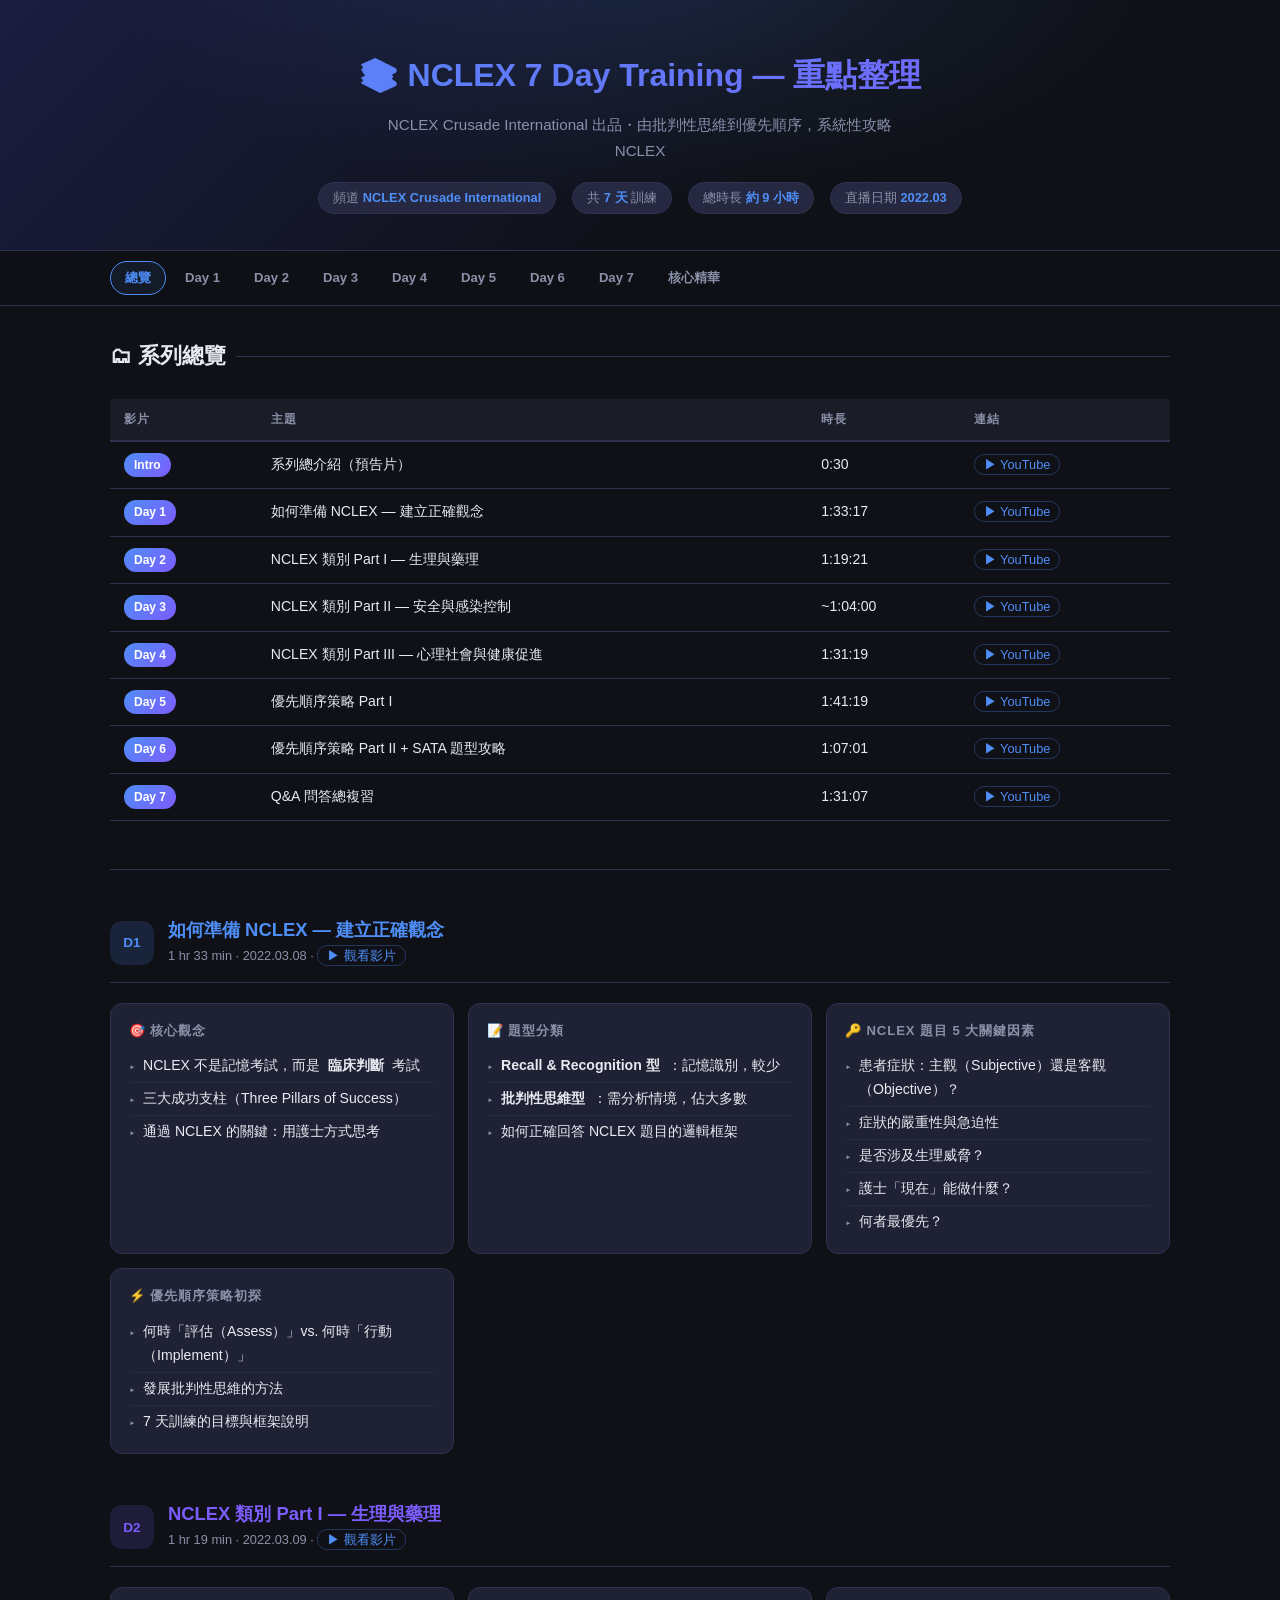
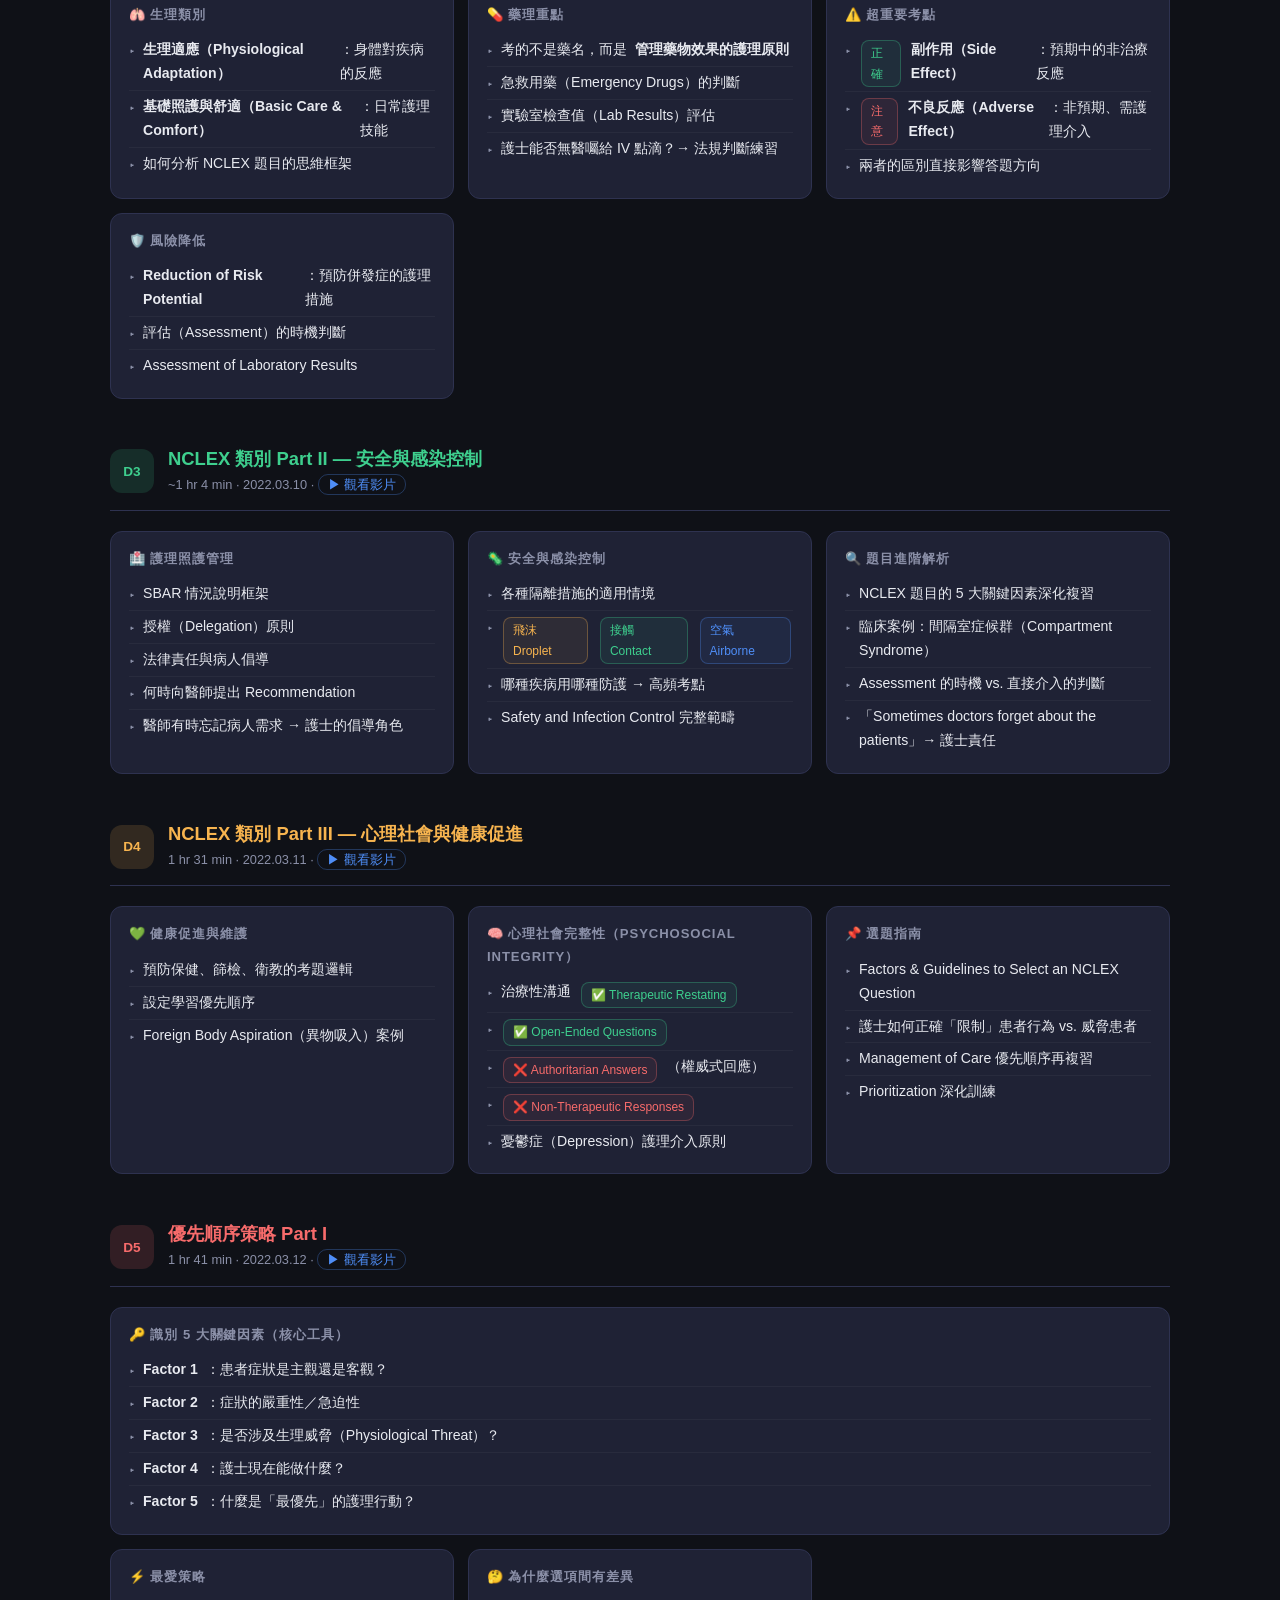
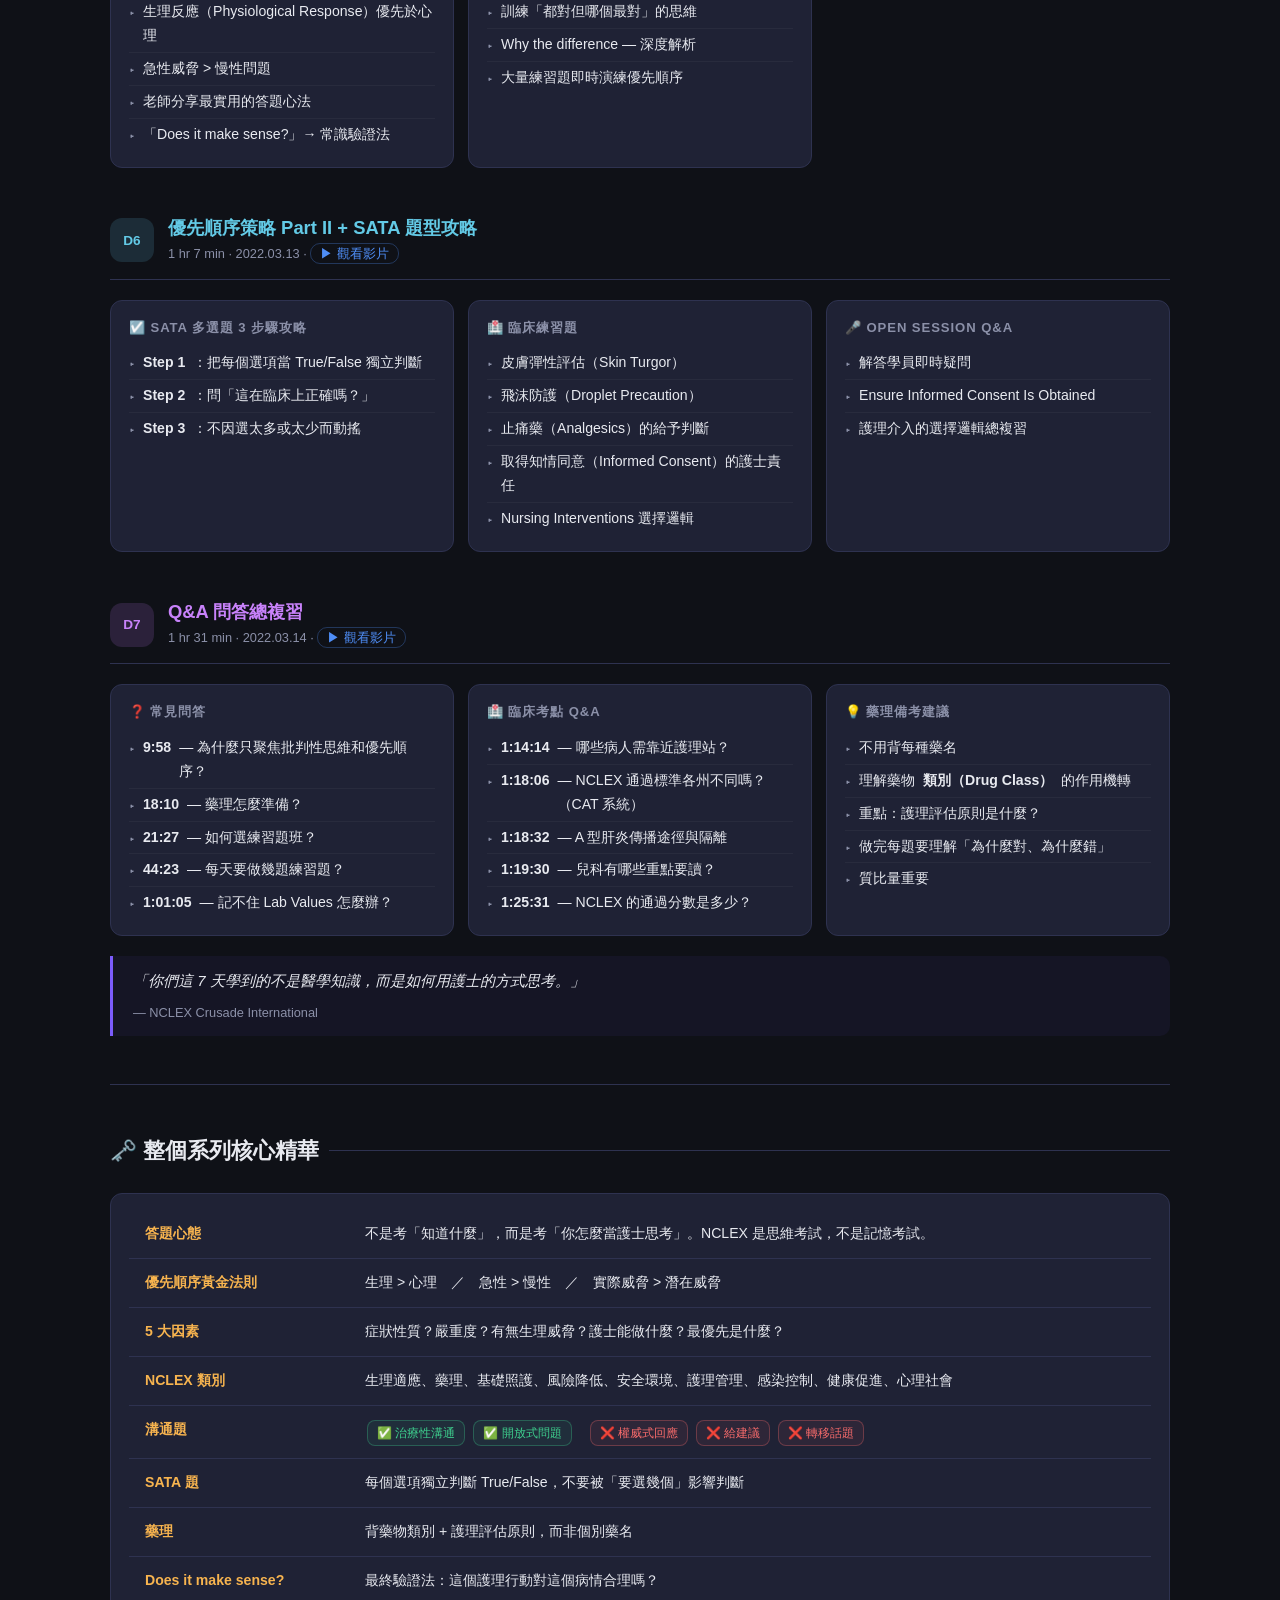
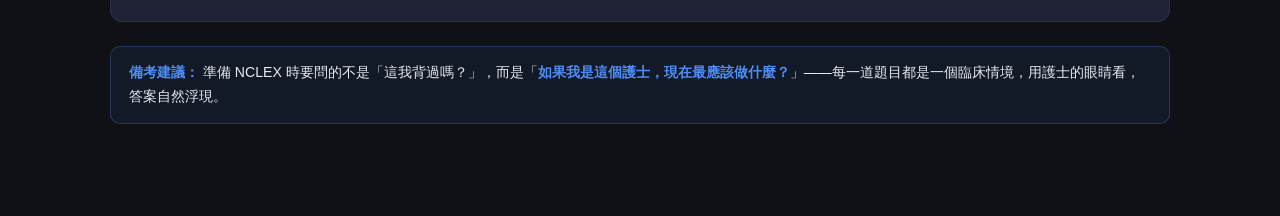
==== index.html @ 971765ab "rename index.html" ====
<!doctype html>
<html lang="zh-TW">
    <head>
        <meta charset="UTF-8" />
        <meta name="viewport" content="width=device-width, initial-scale=1.0" />
        <title>NCLEX 7 Day Training — 重點整理</title>
        <style>
            :root {
                --bg: #0f1117;
                --surface: #1a1d27;
                --card: #1f2235;
                --border: #2e3250;
                --accent1: #4f8ef7;
                --accent2: #7c5cfc;
                --accent3: #3ecf8e;
                --accent4: #f7b44f;
                --accent5: #f76b6b;
                --text: #e8eaf0;
                --muted: #8b90a8;
                --tag-bg: #252840;
            }

            * {
                box-sizing: border-box;
                margin: 0;
                padding: 0;
            }

            body {
                background: var(--bg);
                color: var(--text);
                font-family:
                    "Segoe UI",
                    -apple-system,
                    BlinkMacSystemFont,
                    sans-serif;
                font-size: 15px;
                line-height: 1.7;
                padding-bottom: 60px;
            }

            /* ── Header ── */
            .hero {
                background: linear-gradient(135deg, #1a1d40 0%, #0f1117 60%);
                border-bottom: 1px solid var(--border);
                padding: 48px 24px 36px;
                text-align: center;
                position: relative;
                overflow: hidden;
            }
            .hero::before {
                content: "";
                position: absolute;
                inset: 0;
                background: radial-gradient(
                    ellipse at 50% -20%,
                    rgba(79, 142, 247, 0.15) 0%,
                    transparent 60%
                );
                pointer-events: none;
            }
            .hero h1 {
                font-size: 2rem;
                font-weight: 800;
                background: linear-gradient(90deg, #4f8ef7, #7c5cfc);
                -webkit-background-clip: text;
                -webkit-text-fill-color: transparent;
                background-clip: text;
                margin-bottom: 10px;
            }
            .hero p {
                color: var(--muted);
                font-size: 0.95rem;
                max-width: 540px;
                margin: 0 auto 18px;
            }
            .hero-meta {
                display: inline-flex;
                gap: 16px;
                flex-wrap: wrap;
                justify-content: center;
            }
            .badge {
                background: var(--tag-bg);
                border: 1px solid var(--border);
                border-radius: 20px;
                padding: 4px 14px;
                font-size: 0.8rem;
                color: var(--muted);
            }
            .badge span {
                color: var(--accent1);
                font-weight: 600;
            }

            /* ── Nav tabs ── */
            .nav-wrap {
                position: sticky;
                top: 0;
                z-index: 100;
                background: rgba(15, 17, 23, 0.92);
                backdrop-filter: blur(12px);
                border-bottom: 1px solid var(--border);
            }
            .nav {
                display: flex;
                gap: 4px;
                overflow-x: auto;
                padding: 10px 20px;
                max-width: 1100px;
                margin: 0 auto;
                scrollbar-width: none;
            }
            .nav::-webkit-scrollbar {
                display: none;
            }
            .nav a {
                text-decoration: none;
                color: var(--muted);
                font-size: 0.82rem;
                font-weight: 600;
                padding: 5px 14px;
                border-radius: 20px;
                white-space: nowrap;
                transition: all 0.2s;
                border: 1px solid transparent;
            }
            .nav a:hover {
                color: var(--text);
                background: var(--surface);
            }
            .nav a.active {
                color: var(--accent1);
                border-color: var(--accent1);
                background: rgba(79, 142, 247, 0.08);
            }

            /* ── Layout ── */
            .container {
                max-width: 1100px;
                margin: 0 auto;
                padding: 32px 20px;
            }

            /* ── Summary Table ── */
            .summary-table {
                width: 100%;
                border-collapse: collapse;
                margin-bottom: 40px;
                font-size: 0.88rem;
            }
            .summary-table th {
                background: var(--surface);
                color: var(--muted);
                text-align: left;
                padding: 10px 14px;
                font-weight: 600;
                font-size: 0.78rem;
                text-transform: uppercase;
                letter-spacing: 0.06em;
                border-bottom: 2px solid var(--border);
            }
            .summary-table td {
                padding: 11px 14px;
                border-bottom: 1px solid var(--border);
                vertical-align: top;
            }
            .summary-table tr:hover td {
                background: rgba(255, 255, 255, 0.02);
            }
            .day-pill {
                display: inline-block;
                background: linear-gradient(135deg, #4f8ef7, #7c5cfc);
                color: #fff;
                font-weight: 700;
                font-size: 0.75rem;
                padding: 2px 10px;
                border-radius: 12px;
                white-space: nowrap;
            }
            .yt-link {
                color: var(--accent1);
                text-decoration: none;
                font-size: 0.8rem;
                border: 1px solid rgba(79, 142, 247, 0.3);
                padding: 2px 9px;
                border-radius: 10px;
                white-space: nowrap;
                transition: all 0.2s;
            }
            .yt-link:hover {
                background: rgba(79, 142, 247, 0.12);
            }

            /* ── Day cards ── */
            .day-section {
                margin-bottom: 48px;
                scroll-margin-top: 70px;
            }
            .day-header {
                display: flex;
                align-items: center;
                gap: 14px;
                margin-bottom: 20px;
                padding-bottom: 14px;
                border-bottom: 1px solid var(--border);
            }
            .day-icon {
                width: 44px;
                height: 44px;
                border-radius: 12px;
                display: flex;
                align-items: center;
                justify-content: center;
                font-weight: 800;
                font-size: 0.85rem;
                flex-shrink: 0;
            }
            .day-header-text h2 {
                font-size: 1.15rem;
                font-weight: 700;
                line-height: 1.3;
            }
            .day-header-text .meta {
                color: var(--muted);
                font-size: 0.8rem;
            }

            /* colour themes per day */
            .d0 .day-icon {
                background: rgba(139, 144, 168, 0.15);
                color: #8b90a8;
            }
            .d1 .day-icon {
                background: rgba(79, 142, 247, 0.15);
                color: #4f8ef7;
            }
            .d2 .day-icon {
                background: rgba(124, 92, 252, 0.15);
                color: #7c5cfc;
            }
            .d3 .day-icon {
                background: rgba(62, 207, 142, 0.15);
                color: #3ecf8e;
            }
            .d4 .day-icon {
                background: rgba(247, 180, 79, 0.15);
                color: #f7b44f;
            }
            .d5 .day-icon {
                background: rgba(247, 107, 107, 0.15);
                color: #f76b6b;
            }
            .d6 .day-icon {
                background: rgba(99, 202, 230, 0.15);
                color: #63cae6;
            }
            .d7 .day-icon {
                background: rgba(200, 130, 250, 0.15);
                color: #c882fa;
            }

            .d0 .day-header-text h2 {
                color: #8b90a8;
            }
            .d1 .day-header-text h2 {
                color: #4f8ef7;
            }
            .d2 .day-header-text h2 {
                color: #7c5cfc;
            }
            .d3 .day-header-text h2 {
                color: #3ecf8e;
            }
            .d4 .day-header-text h2 {
                color: #f7b44f;
            }
            .d5 .day-header-text h2 {
                color: #f76b6b;
            }
            .d6 .day-header-text h2 {
                color: #63cae6;
            }
            .d7 .day-header-text h2 {
                color: #c882fa;
            }

            .card-grid {
                display: grid;
                grid-template-columns: repeat(auto-fill, minmax(280px, 1fr));
                gap: 14px;
            }
            .card {
                background: var(--card);
                border: 1px solid var(--border);
                border-radius: 12px;
                padding: 16px 18px;
                transition:
                    border-color 0.2s,
                    transform 0.15s;
            }
            .card:hover {
                border-color: rgba(79, 142, 247, 0.4);
                transform: translateY(-2px);
            }
            .card-title {
                font-size: 0.82rem;
                font-weight: 700;
                color: var(--muted);
                text-transform: uppercase;
                letter-spacing: 0.07em;
                margin-bottom: 8px;
            }
            .card ul {
                list-style: none;
                padding: 0;
            }
            .card ul li {
                font-size: 0.88rem;
                padding: 4px 0;
                border-bottom: 1px solid rgba(255, 255, 255, 0.04);
                color: var(--text);
                display: flex;
                gap: 8px;
            }
            .card ul li:last-child {
                border-bottom: none;
            }
            .card ul li::before {
                content: "▸";
                color: var(--muted);
                font-size: 0.75rem;
                margin-top: 3px;
                flex-shrink: 0;
            }

            .card.wide {
                grid-column: 1 / -1;
            }

            .highlight-box {
                background: rgba(79, 142, 247, 0.07);
                border: 1px solid rgba(79, 142, 247, 0.25);
                border-radius: 10px;
                padding: 14px 18px;
                font-size: 0.88rem;
                margin-top: 14px;
            }
            .highlight-box strong {
                color: var(--accent1);
            }

            .tag {
                display: inline-block;
                background: var(--tag-bg);
                border: 1px solid var(--border);
                border-radius: 8px;
                padding: 2px 9px;
                font-size: 0.75rem;
                color: var(--muted);
                margin: 2px 2px 0;
            }
            .tag.green {
                color: #3ecf8e;
                border-color: rgba(62, 207, 142, 0.3);
                background: rgba(62, 207, 142, 0.07);
            }
            .tag.red {
                color: #f76b6b;
                border-color: rgba(247, 107, 107, 0.3);
                background: rgba(247, 107, 107, 0.07);
            }
            .tag.yellow {
                color: #f7b44f;
                border-color: rgba(247, 180, 79, 0.3);
                background: rgba(247, 180, 79, 0.07);
            }
            .tag.purple {
                color: #7c5cfc;
                border-color: rgba(124, 92, 252, 0.3);
                background: rgba(124, 92, 252, 0.07);
            }
            .tag.blue {
                color: #4f8ef7;
                border-color: rgba(79, 142, 247, 0.3);
                background: rgba(79, 142, 247, 0.07);
            }

            /* ── Key principles table ── */
            .principles {
                width: 100%;
                border-collapse: collapse;
                font-size: 0.88rem;
            }
            .principles td {
                padding: 12px 16px;
                border-bottom: 1px solid var(--border);
                vertical-align: top;
            }
            .principles td:first-child {
                font-weight: 700;
                color: var(--accent4);
                white-space: nowrap;
                width: 220px;
            }
            .principles tr:last-child td {
                border-bottom: none;
            }

            /* ── Quote ── */
            blockquote {
                border-left: 3px solid var(--accent2);
                padding: 12px 20px;
                background: rgba(124, 92, 252, 0.06);
                border-radius: 0 10px 10px 0;
                margin: 20px 0;
                font-style: italic;
                color: var(--text);
            }
            blockquote cite {
                display: block;
                font-size: 0.8rem;
                color: var(--muted);
                font-style: normal;
                margin-top: 8px;
            }

            /* ── Section heading ── */
            .section-heading {
                font-size: 1.35rem;
                font-weight: 800;
                margin-bottom: 24px;
                display: flex;
                align-items: center;
                gap: 10px;
            }
            .section-heading::after {
                content: "";
                flex: 1;
                height: 1px;
                background: var(--border);
            }

            hr.divider {
                border: none;
                border-top: 1px solid var(--border);
                margin: 48px 0;
            }

            /* ── Responsive ── */
            @media (max-width: 640px) {
                .hero h1 {
                    font-size: 1.5rem;
                }
                .card-grid {
                    grid-template-columns: 1fr;
                }
                .principles td:first-child {
                    width: auto;
                }
            }
        </style>
    </head>
    <body>
        <!-- ═══════════════ HERO ═══════════════ -->
        <div class="hero">
            <h1>📚 NCLEX 7 Day Training — 重點整理</h1>
            <p>
                NCLEX Crusade International
                出品・由批判性思維到優先順序，系統性攻略 NCLEX
            </p>
            <div class="hero-meta">
                <span class="badge"
                    >頻道 <span>NCLEX Crusade International</span></span
                >
                <span class="badge">共 <span>7 天</span> 訓練</span>
                <span class="badge">總時長 <span>約 9 小時</span></span>
                <span class="badge">直播日期 <span>2022.03</span></span>
            </div>
        </div>

        <!-- ═══════════════ NAV ═══════════════ -->
        <div class="nav-wrap">
            <nav class="nav">
                <a href="#overview" class="active">總覽</a>
                <a href="#day1">Day 1</a>
                <a href="#day2">Day 2</a>
                <a href="#day3">Day 3</a>
                <a href="#day4">Day 4</a>
                <a href="#day5">Day 5</a>
                <a href="#day6">Day 6</a>
                <a href="#day7">Day 7</a>
                <a href="#core">核心精華</a>
            </nav>
        </div>

        <div class="container">
            <!-- ═══════════════ OVERVIEW ═══════════════ -->
            <section id="overview">
                <h2 class="section-heading">🗂 系列總覽</h2>
                <table class="summary-table">
                    <thead>
                        <tr>
                            <th>影片</th>
                            <th>主題</th>
                            <th>時長</th>
                            <th>連結</th>
                        </tr>
                    </thead>
                    <tbody>
                        <tr>
                            <td><span class="day-pill">Intro</span></td>
                            <td>系列總介紹（預告片）</td>
                            <td>0:30</td>
                            <td>
                                <a
                                    class="yt-link"
                                    href="https://www.youtube.com/watch?v=PU1SjIpnBzw"
                                    target="_blank"
                                    >▶ YouTube</a
                                >
                            </td>
                        </tr>
                        <tr>
                            <td><span class="day-pill">Day 1</span></td>
                            <td>如何準備 NCLEX —&nbsp;建立正確觀念</td>
                            <td>1:33:17</td>
                            <td>
                                <a
                                    class="yt-link"
                                    href="https://www.youtube.com/watch?v=ljKgQaBW0io"
                                    target="_blank"
                                    >▶ YouTube</a
                                >
                            </td>
                        </tr>
                        <tr>
                            <td><span class="day-pill">Day 2</span></td>
                            <td>NCLEX 類別 Part I — 生理與藥理</td>
                            <td>1:19:21</td>
                            <td>
                                <a
                                    class="yt-link"
                                    href="https://www.youtube.com/watch?v=BGe7O80hQaM"
                                    target="_blank"
                                    >▶ YouTube</a
                                >
                            </td>
                        </tr>
                        <tr>
                            <td><span class="day-pill">Day 3</span></td>
                            <td>NCLEX 類別 Part II — 安全與感染控制</td>
                            <td>~1:04:00</td>
                            <td>
                                <a
                                    class="yt-link"
                                    href="https://www.youtube.com/watch?v=iJgpKjJBdq8"
                                    target="_blank"
                                    >▶ YouTube</a
                                >
                            </td>
                        </tr>
                        <tr>
                            <td><span class="day-pill">Day 4</span></td>
                            <td>NCLEX 類別 Part III — 心理社會與健康促進</td>
                            <td>1:31:19</td>
                            <td>
                                <a
                                    class="yt-link"
                                    href="https://www.youtube.com/watch?v=mVogiizpHfA"
                                    target="_blank"
                                    >▶ YouTube</a
                                >
                            </td>
                        </tr>
                        <tr>
                            <td><span class="day-pill">Day 5</span></td>
                            <td>優先順序策略 Part I</td>
                            <td>1:41:19</td>
                            <td>
                                <a
                                    class="yt-link"
                                    href="https://www.youtube.com/watch?v=MSy1OfpA_1E"
                                    target="_blank"
                                    >▶ YouTube</a
                                >
                            </td>
                        </tr>
                        <tr>
                            <td><span class="day-pill">Day 6</span></td>
                            <td>優先順序策略 Part II + SATA 題型攻略</td>
                            <td>1:07:01</td>
                            <td>
                                <a
                                    class="yt-link"
                                    href="https://www.youtube.com/watch?v=ufbetZDo-gI"
                                    target="_blank"
                                    >▶ YouTube</a
                                >
                            </td>
                        </tr>
                        <tr>
                            <td><span class="day-pill">Day 7</span></td>
                            <td>Q&amp;A 問答總複習</td>
                            <td>1:31:07</td>
                            <td>
                                <a
                                    class="yt-link"
                                    href="https://www.youtube.com/watch?v=uMfjJYe-5y0"
                                    target="_blank"
                                    >▶ YouTube</a
                                >
                            </td>
                        </tr>
                    </tbody>
                </table>
            </section>

            <hr class="divider" />

            <!-- ═══════════════ DAY 1 ═══════════════ -->
            <section id="day1" class="day-section d1">
                <div class="day-header">
                    <div class="day-icon">D1</div>
                    <div class="day-header-text">
                        <h2>如何準備 NCLEX — 建立正確觀念</h2>
                        <span class="meta"
                            >1 hr 33 min · 2022.03.08 ·
                            <a
                                class="yt-link"
                                href="https://www.youtube.com/watch?v=ljKgQaBW0io"
                                target="_blank"
                                >▶ 觀看影片</a
                            ></span
                        >
                    </div>
                </div>
                <div class="card-grid">
                    <div class="card">
                        <div class="card-title">🎯 核心觀念</div>
                        <ul>
                            <li>
                                NCLEX
                                不是記憶考試，而是<strong>臨床判斷</strong>考試
                            </li>
                            <li>三大成功支柱（Three Pillars of Success）</li>
                            <li>通過 NCLEX 的關鍵：用護士方式思考</li>
                        </ul>
                    </div>
                    <div class="card">
                        <div class="card-title">📝 題型分類</div>
                        <ul>
                            <li>
                                <strong>Recall &amp; Recognition 型</strong
                                >：記憶識別，較少
                            </li>
                            <li>
                                <strong>批判性思維型</strong
                                >：需分析情境，佔大多數
                            </li>
                            <li>如何正確回答 NCLEX 題目的邏輯框架</li>
                        </ul>
                    </div>
                    <div class="card">
                        <div class="card-title">🔑 NCLEX 題目 5 大關鍵因素</div>
                        <ul>
                            <li>
                                患者症狀：主觀（Subjective）還是客觀（Objective）？
                            </li>
                            <li>症狀的嚴重性與急迫性</li>
                            <li>是否涉及生理威脅？</li>
                            <li>護士「現在」能做什麼？</li>
                            <li>何者最優先？</li>
                        </ul>
                    </div>
                    <div class="card">
                        <div class="card-title">⚡ 優先順序策略初探</div>
                        <ul>
                            <li>
                                何時「評估（Assess）」vs.
                                何時「行動（Implement）」
                            </li>
                            <li>發展批判性思維的方法</li>
                            <li>7 天訓練的目標與框架說明</li>
                        </ul>
                    </div>
                </div>
            </section>

            <!-- ═══════════════ DAY 2 ═══════════════ -->
            <section id="day2" class="day-section d2">
                <div class="day-header">
                    <div class="day-icon">D2</div>
                    <div class="day-header-text">
                        <h2>NCLEX 類別 Part I — 生理與藥理</h2>
                        <span class="meta"
                            >1 hr 19 min · 2022.03.09 ·
                            <a
                                class="yt-link"
                                href="https://www.youtube.com/watch?v=BGe7O80hQaM"
                                target="_blank"
                                >▶ 觀看影片</a
                            ></span
                        >
                    </div>
                </div>
                <div class="card-grid">
                    <div class="card">
                        <div class="card-title">🫁 生理類別</div>
                        <ul>
                            <li>
                                <strong
                                    >生理適應（Physiological
                                    Adaptation）</strong
                                >：身體對疾病的反應
                            </li>
                            <li>
                                <strong
                                    >基礎照護與舒適（Basic Care &amp;
                                    Comfort）</strong
                                >：日常護理技能
                            </li>
                            <li>如何分析 NCLEX 題目的思維框架</li>
                        </ul>
                    </div>
                    <div class="card">
                        <div class="card-title">💊 藥理重點</div>
                        <ul>
                            <li>
                                考的不是藥名，而是<strong
                                    >管理藥物效果的護理原則</strong
                                >
                            </li>
                            <li>急救用藥（Emergency Drugs）的判斷</li>
                            <li>實驗室檢查值（Lab Results）評估</li>
                            <li>護士能否無醫囑給 IV 點滴？→ 法規判斷練習</li>
                        </ul>
                    </div>
                    <div class="card">
                        <div class="card-title">⚠️ 超重要考點</div>
                        <ul>
                            <li>
                                <span class="tag green">正確</span>
                                <strong>副作用（Side Effect）</strong
                                >：預期中的非治療反應
                            </li>
                            <li>
                                <span class="tag red">注意</span>
                                <strong>不良反應（Adverse Effect）</strong
                                >：非預期、需護理介入
                            </li>
                            <li>兩者的區別直接影響答題方向</li>
                        </ul>
                    </div>
                    <div class="card">
                        <div class="card-title">🛡️ 風險降低</div>
                        <ul>
                            <li>
                                <strong>Reduction of Risk Potential</strong
                                >：預防併發症的護理措施
                            </li>
                            <li>評估（Assessment）的時機判斷</li>
                            <li>Assessment of Laboratory Results</li>
                        </ul>
                    </div>
                </div>
            </section>

            <!-- ═══════════════ DAY 3 ═══════════════ -->
            <section id="day3" class="day-section d3">
                <div class="day-header">
                    <div class="day-icon">D3</div>
                    <div class="day-header-text">
                        <h2>NCLEX 類別 Part II — 安全與感染控制</h2>
                        <span class="meta"
                            >~1 hr 4 min · 2022.03.10 ·
                            <a
                                class="yt-link"
                                href="https://www.youtube.com/watch?v=iJgpKjJBdq8"
                                target="_blank"
                                >▶ 觀看影片</a
                            ></span
                        >
                    </div>
                </div>
                <div class="card-grid">
                    <div class="card">
                        <div class="card-title">🏥 護理照護管理</div>
                        <ul>
                            <li>SBAR 情況說明框架</li>
                            <li>授權（Delegation）原則</li>
                            <li>法律責任與病人倡導</li>
                            <li>何時向醫師提出 Recommendation</li>
                            <li>醫師有時忘記病人需求 → 護士的倡導角色</li>
                        </ul>
                    </div>
                    <div class="card">
                        <div class="card-title">🦠 安全與感染控制</div>
                        <ul>
                            <li>各種隔離措施的適用情境</li>
                            <li>
                                <span class="tag yellow">飛沫 Droplet</span>
                                <span class="tag green">接觸 Contact</span>
                                <span class="tag blue">空氣 Airborne</span>
                            </li>
                            <li>哪種疾病用哪種防護 → 高頻考點</li>
                            <li>Safety and Infection Control 完整範疇</li>
                        </ul>
                    </div>
                    <div class="card">
                        <div class="card-title">🔍 題目進階解析</div>
                        <ul>
                            <li>NCLEX 題目的 5 大關鍵因素深化複習</li>
                            <li>
                                臨床案例：間隔室症候群（Compartment Syndrome）
                            </li>
                            <li>Assessment 的時機 vs. 直接介入的判斷</li>
                            <li>
                                「Sometimes doctors forget about the patients」→
                                護士責任
                            </li>
                        </ul>
                    </div>
                </div>
            </section>

            <!-- ═══════════════ DAY 4 ═══════════════ -->
            <section id="day4" class="day-section d4">
                <div class="day-header">
                    <div class="day-icon">D4</div>
                    <div class="day-header-text">
                        <h2>NCLEX 類別 Part III — 心理社會與健康促進</h2>
                        <span class="meta"
                            >1 hr 31 min · 2022.03.11 ·
                            <a
                                class="yt-link"
                                href="https://www.youtube.com/watch?v=mVogiizpHfA"
                                target="_blank"
                                >▶ 觀看影片</a
                            ></span
                        >
                    </div>
                </div>
                <div class="card-grid">
                    <div class="card">
                        <div class="card-title">💚 健康促進與維護</div>
                        <ul>
                            <li>預防保健、篩檢、衛教的考題邏輯</li>
                            <li>設定學習優先順序</li>
                            <li>Foreign Body Aspiration（異物吸入）案例</li>
                        </ul>
                    </div>
                    <div class="card">
                        <div class="card-title">
                            🧠 心理社會完整性（Psychosocial Integrity）
                        </div>
                        <ul>
                            <li>
                                治療性溝通
                                <span class="tag green"
                                    >✅ Therapeutic Restating</span
                                >
                            </li>
                            <li>
                                <span class="tag green"
                                    >✅ Open-Ended Questions</span
                                >
                            </li>
                            <li>
                                <span class="tag red"
                                    >❌ Authoritarian Answers</span
                                >（權威式回應）
                            </li>
                            <li>
                                <span class="tag red"
                                    >❌ Non-Therapeutic Responses</span
                                >
                            </li>
                            <li>憂鬱症（Depression）護理介入原則</li>
                        </ul>
                    </div>
                    <div class="card">
                        <div class="card-title">📌 選題指南</div>
                        <ul>
                            <li>
                                Factors &amp; Guidelines to Select an NCLEX
                                Question
                            </li>
                            <li>護士如何正確「限制」患者行為 vs. 威脅患者</li>
                            <li>Management of Care 優先順序再複習</li>
                            <li>Prioritization 深化訓練</li>
                        </ul>
                    </div>
                </div>
            </section>

            <!-- ═══════════════ DAY 5 ═══════════════ -->
            <section id="day5" class="day-section d5">
                <div class="day-header">
                    <div class="day-icon">D5</div>
                    <div class="day-header-text">
                        <h2>優先順序策略 Part I</h2>
                        <span class="meta"
                            >1 hr 41 min · 2022.03.12 ·
                            <a
                                class="yt-link"
                                href="https://www.youtube.com/watch?v=MSy1OfpA_1E"
                                target="_blank"
                                >▶ 觀看影片</a
                            ></span
                        >
                    </div>
                </div>
                <div class="card-grid">
                    <div class="card wide">
                        <div class="card-title">
                            🔑 識別 5 大關鍵因素（核心工具）
                        </div>
                        <ul>
                            <li>
                                <strong>Factor 1</strong
                                >：患者症狀是主觀還是客觀？
                            </li>
                            <li>
                                <strong>Factor 2</strong>：症狀的嚴重性／急迫性
                            </li>
                            <li>
                                <strong>Factor 3</strong
                                >：是否涉及生理威脅（Physiological Threat）？
                            </li>
                            <li>
                                <strong>Factor 4</strong>：護士現在能做什麼？
                            </li>
                            <li>
                                <strong>Factor 5</strong
                                >：什麼是「最優先」的護理行動？
                            </li>
                        </ul>
                    </div>
                    <div class="card">
                        <div class="card-title">⚡ 最愛策略</div>
                        <ul>
                            <li>
                                生理反應（Physiological Response）優先於心理
                            </li>
                            <li>急性威脅 &gt; 慢性問題</li>
                            <li>老師分享最實用的答題心法</li>
                            <li>「Does it make sense?」→ 常識驗證法</li>
                        </ul>
                    </div>
                    <div class="card">
                        <div class="card-title">🤔 為什麼選項間有差異</div>
                        <ul>
                            <li>訓練「都對但哪個最對」的思維</li>
                            <li>Why the difference — 深度解析</li>
                            <li>大量練習題即時演練優先順序</li>
                        </ul>
                    </div>
                </div>
            </section>

            <!-- ═══════════════ DAY 6 ═══════════════ -->
            <section id="day6" class="day-section d6">
                <div class="day-header">
                    <div class="day-icon">D6</div>
                    <div class="day-header-text">
                        <h2>優先順序策略 Part II + SATA 題型攻略</h2>
                        <span class="meta"
                            >1 hr 7 min · 2022.03.13 ·
                            <a
                                class="yt-link"
                                href="https://www.youtube.com/watch?v=ufbetZDo-gI"
                                target="_blank"
                                >▶ 觀看影片</a
                            ></span
                        >
                    </div>
                </div>
                <div class="card-grid">
                    <div class="card">
                        <div class="card-title">☑️ SATA 多選題 3 步驟攻略</div>
                        <ul>
                            <li>
                                <strong>Step 1</strong>：把每個選項當 True/False
                                獨立判斷
                            </li>
                            <li>
                                <strong>Step 2</strong
                                >：問「這在臨床上正確嗎？」
                            </li>
                            <li>
                                <strong>Step 3</strong>：不因選太多或太少而動搖
                            </li>
                        </ul>
                    </div>
                    <div class="card">
                        <div class="card-title">🏥 臨床練習題</div>
                        <ul>
                            <li>皮膚彈性評估（Skin Turgor）</li>
                            <li>飛沫防護（Droplet Precaution）</li>
                            <li>止痛藥（Analgesics）的給予判斷</li>
                            <li>取得知情同意（Informed Consent）的護士責任</li>
                            <li>Nursing Interventions 選擇邏輯</li>
                        </ul>
                    </div>
                    <div class="card">
                        <div class="card-title">🎤 Open Session Q&amp;A</div>
                        <ul>
                            <li>解答學員即時疑問</li>
                            <li>Ensure Informed Consent Is Obtained</li>
                            <li>護理介入的選擇邏輯總複習</li>
                        </ul>
                    </div>
                </div>
            </section>

            <!-- ═══════════════ DAY 7 ═══════════════ -->
            <section id="day7" class="day-section d7">
                <div class="day-header">
                    <div class="day-icon">D7</div>
                    <div class="day-header-text">
                        <h2>Q&amp;A 問答總複習</h2>
                        <span class="meta"
                            >1 hr 31 min · 2022.03.14 ·
                            <a
                                class="yt-link"
                                href="https://www.youtube.com/watch?v=uMfjJYe-5y0"
                                target="_blank"
                                >▶ 觀看影片</a
                            ></span
                        >
                    </div>
                </div>
                <div class="card-grid">
                    <div class="card">
                        <div class="card-title">❓ 常見問答</div>
                        <ul>
                            <li>
                                <strong>9:58</strong> —
                                為什麼只聚焦批判性思維和優先順序？
                            </li>
                            <li><strong>18:10</strong> — 藥理怎麼準備？</li>
                            <li><strong>21:27</strong> — 如何選練習題班？</li>
                            <li>
                                <strong>44:23</strong> — 每天要做幾題練習題？
                            </li>
                            <li>
                                <strong>1:01:05</strong> — 記不住 Lab Values
                                怎麼辦？
                            </li>
                        </ul>
                    </div>
                    <div class="card">
                        <div class="card-title">🏥 臨床考點 Q&amp;A</div>
                        <ul>
                            <li>
                                <strong>1:14:14</strong> —
                                哪些病人需靠近護理站？
                            </li>
                            <li>
                                <strong>1:18:06</strong> — NCLEX
                                通過標準各州不同嗎？（CAT 系統）
                            </li>
                            <li>
                                <strong>1:18:32</strong> — A
                                型肝炎傳播途徑與隔離
                            </li>
                            <li>
                                <strong>1:19:30</strong> — 兒科有哪些重點要讀？
                            </li>
                            <li>
                                <strong>1:25:31</strong> — NCLEX
                                的通過分數是多少？
                            </li>
                        </ul>
                    </div>
                    <div class="card">
                        <div class="card-title">💡 藥理備考建議</div>
                        <ul>
                            <li>不用背每種藥名</li>
                            <li>
                                理解藥物<strong>類別（Drug Class）</strong
                                >的作用機轉
                            </li>
                            <li>重點：護理評估原則是什麼？</li>
                            <li>做完每題要理解「為什麼對、為什麼錯」</li>
                            <li>質比量重要</li>
                        </ul>
                    </div>
                </div>

                <blockquote>
                    「你們這 7
                    天學到的不是醫學知識，而是如何用護士的方式思考。」
                    <cite>— NCLEX Crusade International</cite>
                </blockquote>
            </section>

            <hr class="divider" />

            <!-- ═══════════════ CORE PRINCIPLES ═══════════════ -->
            <section id="core">
                <h2 class="section-heading">🗝️ 整個系列核心精華</h2>
                <div class="card" style="margin-bottom: 24px">
                    <table class="principles">
                        <tr>
                            <td>答題心態</td>
                            <td>
                                不是考「知道什麼」，而是考「你怎麼當護士思考」。NCLEX
                                是思維考試，不是記憶考試。
                            </td>
                        </tr>
                        <tr>
                            <td>優先順序黃金法則</td>
                            <td>
                                生理 &gt; 心理　／　急性 &gt; 慢性　／　實際威脅
                                &gt; 潛在威脅
                            </td>
                        </tr>
                        <tr>
                            <td>5 大因素</td>
                            <td>
                                症狀性質？嚴重度？有無生理威脅？護士能做什麼？最優先是什麼？
                            </td>
                        </tr>
                        <tr>
                            <td>NCLEX 類別</td>
                            <td>
                                生理適應、藥理、基礎照護、風險降低、安全環境、護理管理、感染控制、健康促進、心理社會
                            </td>
                        </tr>
                        <tr>
                            <td>溝通題</td>
                            <td>
                                <span class="tag green">✅ 治療性溝通</span>
                                <span class="tag green">✅ 開放式問題</span
                                >　<span class="tag red">❌ 權威式回應</span>
                                <span class="tag red">❌ 給建議</span>
                                <span class="tag red">❌ 轉移話題</span>
                            </td>
                        </tr>
                        <tr>
                            <td>SATA 題</td>
                            <td>
                                每個選項獨立判斷
                                True/False，不要被「要選幾個」影響判斷
                            </td>
                        </tr>
                        <tr>
                            <td>藥理</td>
                            <td>背藥物類別 + 護理評估原則，而非個別藥名</td>
                        </tr>
                        <tr>
                            <td>Does it make sense?</td>
                            <td>最終驗證法：這個護理行動對這個病情合理嗎？</td>
                        </tr>
                    </table>
                </div>

                <div class="highlight-box">
                    <strong>備考建議：</strong> 準備 NCLEX
                    時要問的不是「這我背過嗎？」，而是「<strong>如果我是這個護士，現在最應該做什麼？</strong>」——每一道題目都是一個臨床情境，用護士的眼睛看，答案自然浮現。
                </div>
            </section>
        </div>
        <!-- /container -->

        <script>
            // Highlight active nav link on scroll
            const sections = document.querySelectorAll("section[id]");
            const navLinks = document.querySelectorAll(".nav a");
            const observer = new IntersectionObserver(
                (entries) => {
                    entries.forEach((e) => {
                        if (e.isIntersecting) {
                            navLinks.forEach((a) =>
                                a.classList.remove("active"),
                            );
                            const active = document.querySelector(
                                `.nav a[href="#${e.target.id}"]`,
                            );
                            if (active) active.classList.add("active");
                        }
                    });
                },
                { rootMargin: "-40% 0px -55% 0px" },
            );
            sections.forEach((s) => observer.observe(s));
        </script>
    </body>
</html>
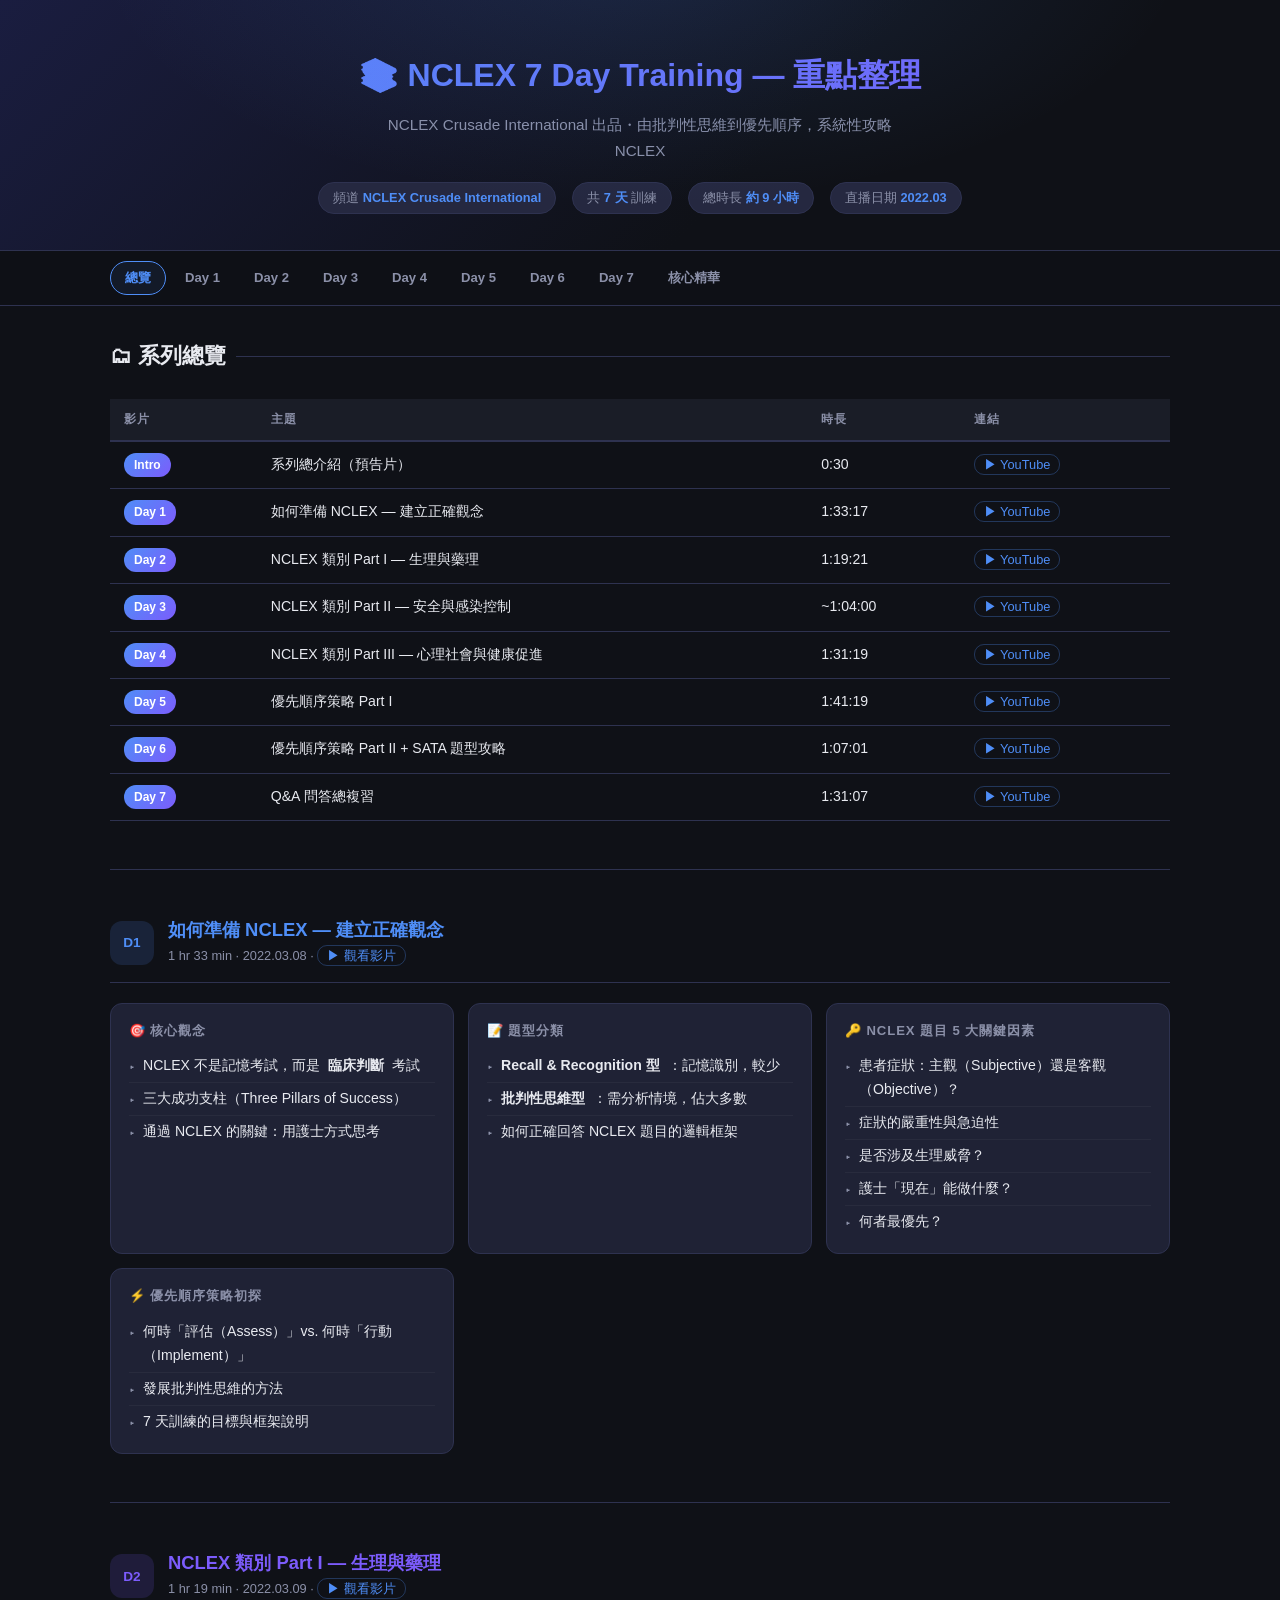
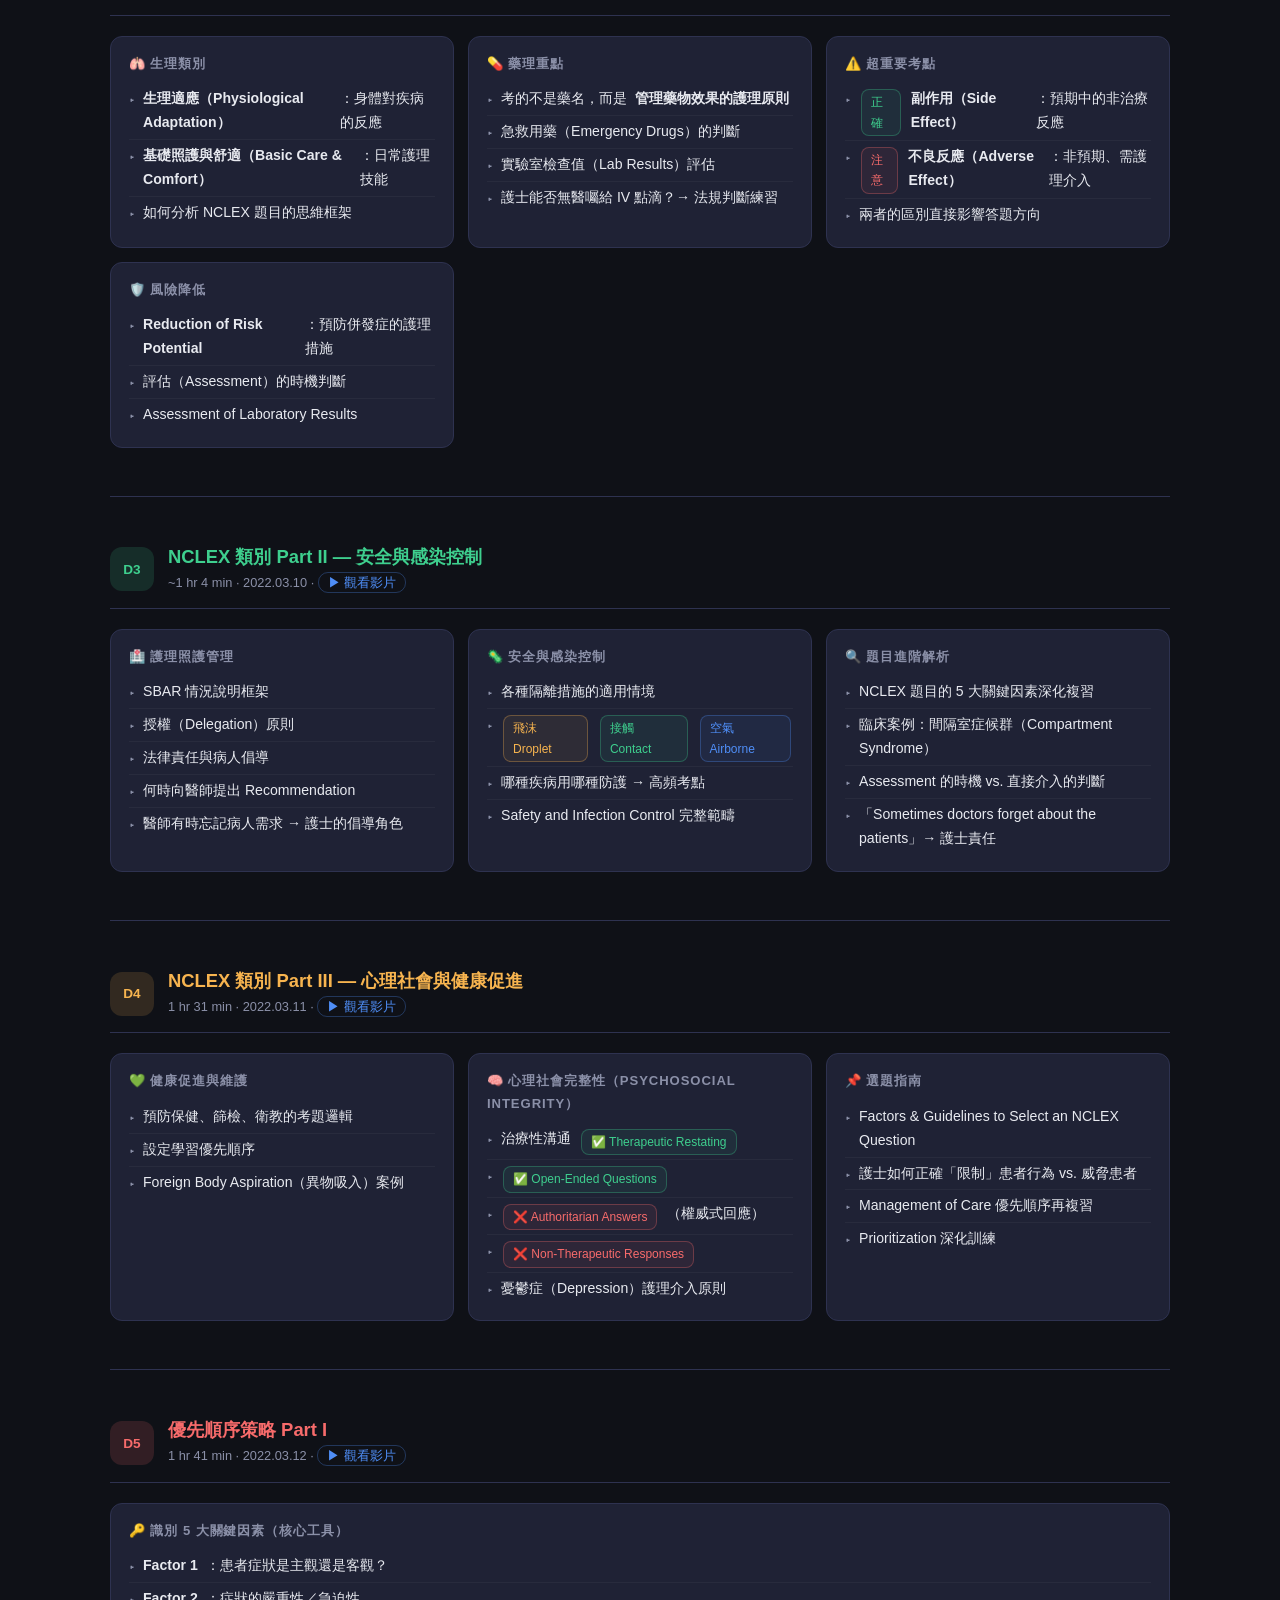
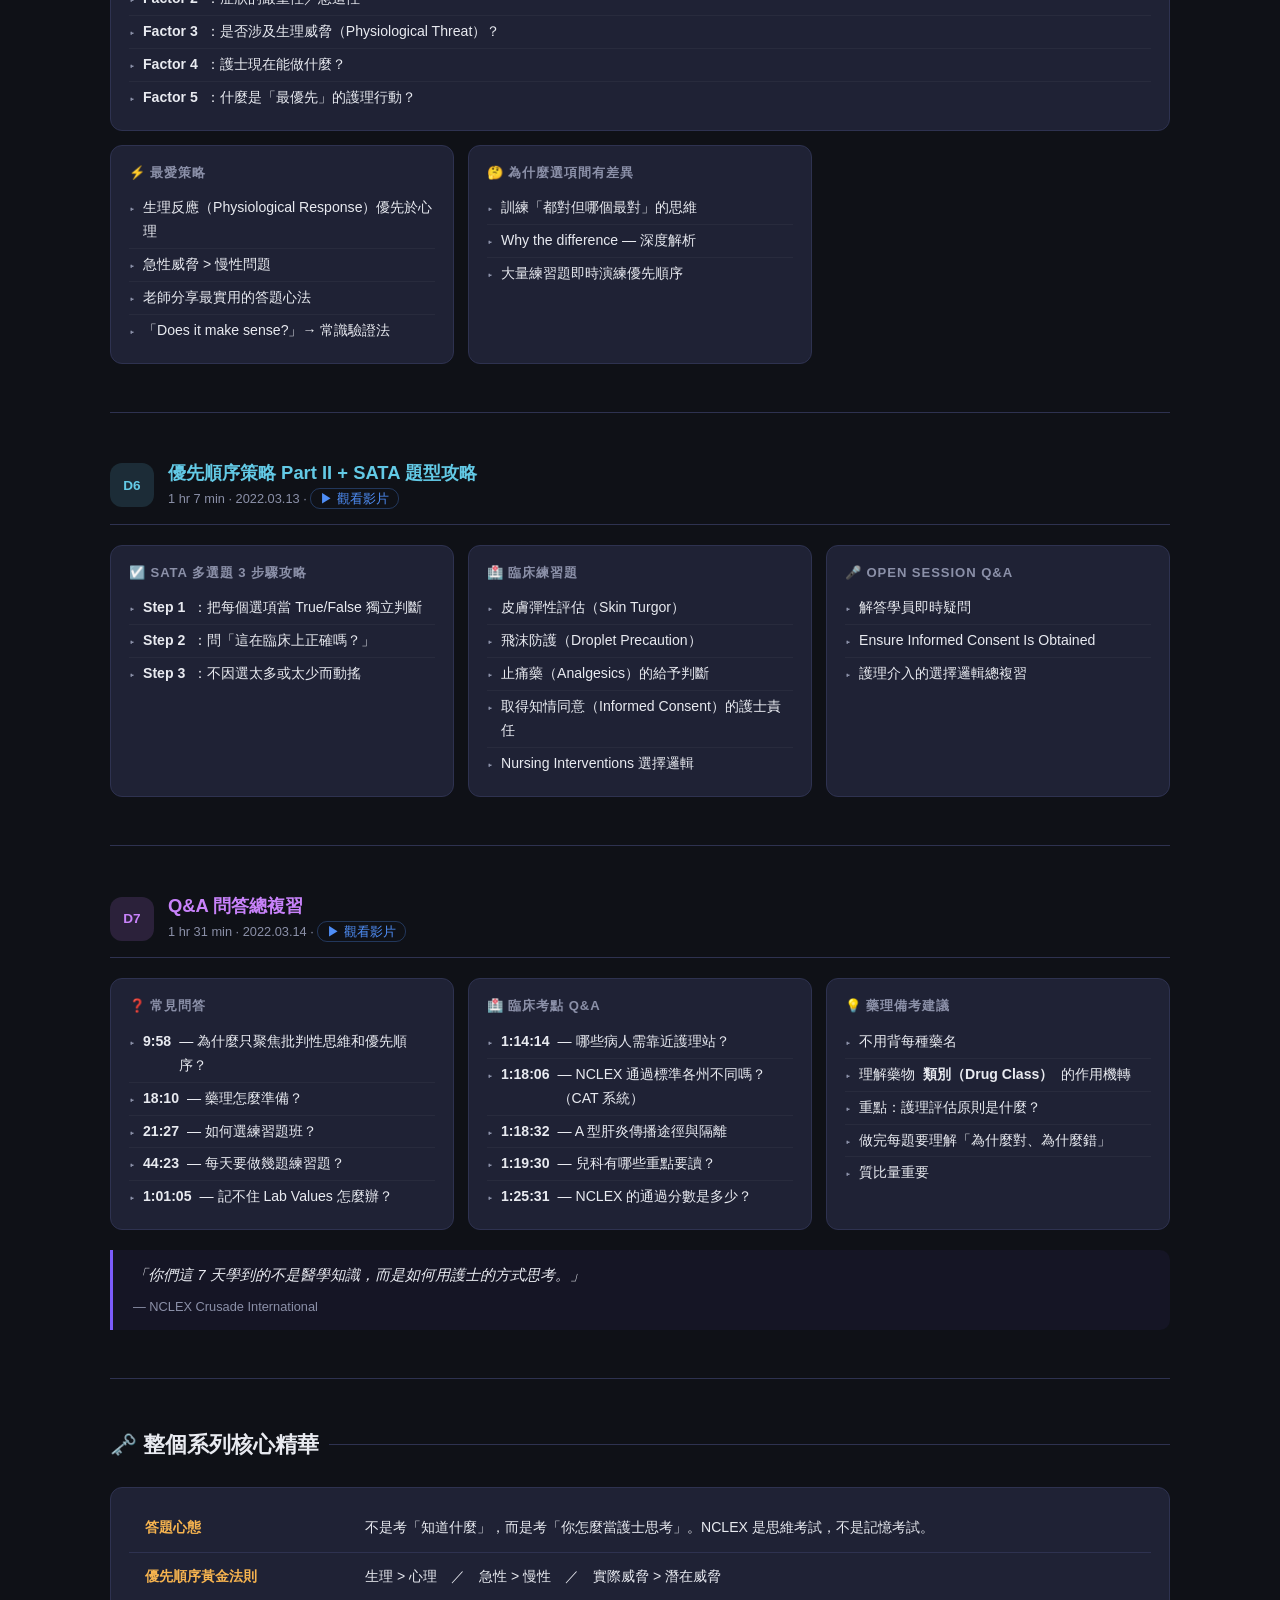
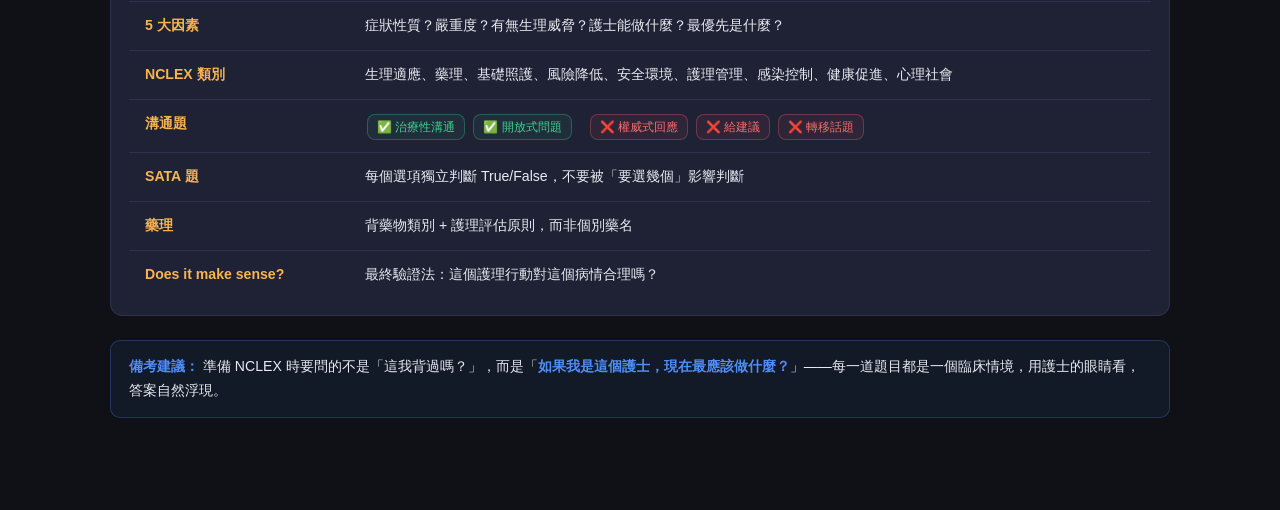
==== commit 35c3bae0: "優化UI、專案結構" ====
--- a/index.html
+++ b/index.html
@@ -4,475 +4,15 @@
         <meta charset="UTF-8" />
         <meta name="viewport" content="width=device-width, initial-scale=1.0" />
         <title>NCLEX 7 Day Training — 重點整理</title>
-        <style>
-            :root {
-                --bg: #0f1117;
-                --surface: #1a1d27;
-                --card: #1f2235;
-                --border: #2e3250;
-                --accent1: #4f8ef7;
-                --accent2: #7c5cfc;
-                --accent3: #3ecf8e;
-                --accent4: #f7b44f;
-                --accent5: #f76b6b;
-                --text: #e8eaf0;
-                --muted: #8b90a8;
-                --tag-bg: #252840;
-            }
-
-            * {
-                box-sizing: border-box;
-                margin: 0;
-                padding: 0;
-            }
-
-            body {
-                background: var(--bg);
-                color: var(--text);
-                font-family:
-                    "Segoe UI",
-                    -apple-system,
-                    BlinkMacSystemFont,
-                    sans-serif;
-                font-size: 15px;
-                line-height: 1.7;
-                padding-bottom: 60px;
-            }
-
-            /* ── Header ── */
-            .hero {
-                background: linear-gradient(135deg, #1a1d40 0%, #0f1117 60%);
-                border-bottom: 1px solid var(--border);
-                padding: 48px 24px 36px;
-                text-align: center;
-                position: relative;
-                overflow: hidden;
-            }
-            .hero::before {
-                content: "";
-                position: absolute;
-                inset: 0;
-                background: radial-gradient(
-                    ellipse at 50% -20%,
-                    rgba(79, 142, 247, 0.15) 0%,
-                    transparent 60%
-                );
-                pointer-events: none;
-            }
-            .hero h1 {
-                font-size: 2rem;
-                font-weight: 800;
-                background: linear-gradient(90deg, #4f8ef7, #7c5cfc);
-                -webkit-background-clip: text;
-                -webkit-text-fill-color: transparent;
-                background-clip: text;
-                margin-bottom: 10px;
-            }
-            .hero p {
-                color: var(--muted);
-                font-size: 0.95rem;
-                max-width: 540px;
-                margin: 0 auto 18px;
-            }
-            .hero-meta {
-                display: inline-flex;
-                gap: 16px;
-                flex-wrap: wrap;
-                justify-content: center;
-            }
-            .badge {
-                background: var(--tag-bg);
-                border: 1px solid var(--border);
-                border-radius: 20px;
-                padding: 4px 14px;
-                font-size: 0.8rem;
-                color: var(--muted);
-            }
-            .badge span {
-                color: var(--accent1);
-                font-weight: 600;
-            }
-
-            /* ── Nav tabs ── */
-            .nav-wrap {
-                position: sticky;
-                top: 0;
-                z-index: 100;
-                background: rgba(15, 17, 23, 0.92);
-                backdrop-filter: blur(12px);
-                border-bottom: 1px solid var(--border);
-            }
-            .nav {
-                display: flex;
-                gap: 4px;
-                overflow-x: auto;
-                padding: 10px 20px;
-                max-width: 1100px;
-                margin: 0 auto;
-                scrollbar-width: none;
-            }
-            .nav::-webkit-scrollbar {
-                display: none;
-            }
-            .nav a {
-                text-decoration: none;
-                color: var(--muted);
-                font-size: 0.82rem;
-                font-weight: 600;
-                padding: 5px 14px;
-                border-radius: 20px;
-                white-space: nowrap;
-                transition: all 0.2s;
-                border: 1px solid transparent;
-            }
-            .nav a:hover {
-                color: var(--text);
-                background: var(--surface);
-            }
-            .nav a.active {
-                color: var(--accent1);
-                border-color: var(--accent1);
-                background: rgba(79, 142, 247, 0.08);
-            }
-
-            /* ── Layout ── */
-            .container {
-                max-width: 1100px;
-                margin: 0 auto;
-                padding: 32px 20px;
-            }
-
-            /* ── Summary Table ── */
-            .summary-table {
-                width: 100%;
-                border-collapse: collapse;
-                margin-bottom: 40px;
-                font-size: 0.88rem;
-            }
-            .summary-table th {
-                background: var(--surface);
-                color: var(--muted);
-                text-align: left;
-                padding: 10px 14px;
-                font-weight: 600;
-                font-size: 0.78rem;
-                text-transform: uppercase;
-                letter-spacing: 0.06em;
-                border-bottom: 2px solid var(--border);
-            }
-            .summary-table td {
-                padding: 11px 14px;
-                border-bottom: 1px solid var(--border);
-                vertical-align: top;
-            }
-            .summary-table tr:hover td {
-                background: rgba(255, 255, 255, 0.02);
-            }
-            .day-pill {
-                display: inline-block;
-                background: linear-gradient(135deg, #4f8ef7, #7c5cfc);
-                color: #fff;
-                font-weight: 700;
-                font-size: 0.75rem;
-                padding: 2px 10px;
-                border-radius: 12px;
-                white-space: nowrap;
-            }
-            .yt-link {
-                color: var(--accent1);
-                text-decoration: none;
-                font-size: 0.8rem;
-                border: 1px solid rgba(79, 142, 247, 0.3);
-                padding: 2px 9px;
-                border-radius: 10px;
-                white-space: nowrap;
-                transition: all 0.2s;
-            }
-            .yt-link:hover {
-                background: rgba(79, 142, 247, 0.12);
-            }
-
-            /* ── Day cards ── */
-            .day-section {
-                margin-bottom: 48px;
-                scroll-margin-top: 70px;
-            }
-            .day-header {
-                display: flex;
-                align-items: center;
-                gap: 14px;
-                margin-bottom: 20px;
-                padding-bottom: 14px;
-                border-bottom: 1px solid var(--border);
-            }
-            .day-icon {
-                width: 44px;
-                height: 44px;
-                border-radius: 12px;
-                display: flex;
-                align-items: center;
-                justify-content: center;
-                font-weight: 800;
-                font-size: 0.85rem;
-                flex-shrink: 0;
-            }
-            .day-header-text h2 {
-                font-size: 1.15rem;
-                font-weight: 700;
-                line-height: 1.3;
-            }
-            .day-header-text .meta {
-                color: var(--muted);
-                font-size: 0.8rem;
-            }
-
-            /* colour themes per day */
-            .d0 .day-icon {
-                background: rgba(139, 144, 168, 0.15);
-                color: #8b90a8;
-            }
-            .d1 .day-icon {
-                background: rgba(79, 142, 247, 0.15);
-                color: #4f8ef7;
-            }
-            .d2 .day-icon {
-                background: rgba(124, 92, 252, 0.15);
-                color: #7c5cfc;
-            }
-            .d3 .day-icon {
-                background: rgba(62, 207, 142, 0.15);
-                color: #3ecf8e;
-            }
-            .d4 .day-icon {
-                background: rgba(247, 180, 79, 0.15);
-                color: #f7b44f;
-            }
-            .d5 .day-icon {
-                background: rgba(247, 107, 107, 0.15);
-                color: #f76b6b;
-            }
-            .d6 .day-icon {
-                background: rgba(99, 202, 230, 0.15);
-                color: #63cae6;
-            }
-            .d7 .day-icon {
-                background: rgba(200, 130, 250, 0.15);
-                color: #c882fa;
-            }
-
-            .d0 .day-header-text h2 {
-                color: #8b90a8;
-            }
-            .d1 .day-header-text h2 {
-                color: #4f8ef7;
-            }
-            .d2 .day-header-text h2 {
-                color: #7c5cfc;
-            }
-            .d3 .day-header-text h2 {
-                color: #3ecf8e;
-            }
-            .d4 .day-header-text h2 {
-                color: #f7b44f;
-            }
-            .d5 .day-header-text h2 {
-                color: #f76b6b;
-            }
-            .d6 .day-header-text h2 {
-                color: #63cae6;
-            }
-            .d7 .day-header-text h2 {
-                color: #c882fa;
-            }
-
-            .card-grid {
-                display: grid;
-                grid-template-columns: repeat(auto-fill, minmax(280px, 1fr));
-                gap: 14px;
-            }
-            .card {
-                background: var(--card);
-                border: 1px solid var(--border);
-                border-radius: 12px;
-                padding: 16px 18px;
-                transition:
-                    border-color 0.2s,
-                    transform 0.15s;
-            }
-            .card:hover {
-                border-color: rgba(79, 142, 247, 0.4);
-                transform: translateY(-2px);
-            }
-            .card-title {
-                font-size: 0.82rem;
-                font-weight: 700;
-                color: var(--muted);
-                text-transform: uppercase;
-                letter-spacing: 0.07em;
-                margin-bottom: 8px;
-            }
-            .card ul {
-                list-style: none;
-                padding: 0;
-            }
-            .card ul li {
-                font-size: 0.88rem;
-                padding: 4px 0;
-                border-bottom: 1px solid rgba(255, 255, 255, 0.04);
-                color: var(--text);
-                display: flex;
-                gap: 8px;
-            }
-            .card ul li:last-child {
-                border-bottom: none;
-            }
-            .card ul li::before {
-                content: "▸";
-                color: var(--muted);
-                font-size: 0.75rem;
-                margin-top: 3px;
-                flex-shrink: 0;
-            }
-
-            .card.wide {
-                grid-column: 1 / -1;
-            }
-
-            .highlight-box {
-                background: rgba(79, 142, 247, 0.07);
-                border: 1px solid rgba(79, 142, 247, 0.25);
-                border-radius: 10px;
-                padding: 14px 18px;
-                font-size: 0.88rem;
-                margin-top: 14px;
-            }
-            .highlight-box strong {
-                color: var(--accent1);
-            }
-
-            .tag {
-                display: inline-block;
-                background: var(--tag-bg);
-                border: 1px solid var(--border);
-                border-radius: 8px;
-                padding: 2px 9px;
-                font-size: 0.75rem;
-                color: var(--muted);
-                margin: 2px 2px 0;
-            }
-            .tag.green {
-                color: #3ecf8e;
-                border-color: rgba(62, 207, 142, 0.3);
-                background: rgba(62, 207, 142, 0.07);
-            }
-            .tag.red {
-                color: #f76b6b;
-                border-color: rgba(247, 107, 107, 0.3);
-                background: rgba(247, 107, 107, 0.07);
-            }
-            .tag.yellow {
-                color: #f7b44f;
-                border-color: rgba(247, 180, 79, 0.3);
-                background: rgba(247, 180, 79, 0.07);
-            }
-            .tag.purple {
-                color: #7c5cfc;
-                border-color: rgba(124, 92, 252, 0.3);
-                background: rgba(124, 92, 252, 0.07);
-            }
-            .tag.blue {
-                color: #4f8ef7;
-                border-color: rgba(79, 142, 247, 0.3);
-                background: rgba(79, 142, 247, 0.07);
-            }
-
-            /* ── Key principles table ── */
-            .principles {
-                width: 100%;
-                border-collapse: collapse;
-                font-size: 0.88rem;
-            }
-            .principles td {
-                padding: 12px 16px;
-                border-bottom: 1px solid var(--border);
-                vertical-align: top;
-            }
-            .principles td:first-child {
-                font-weight: 700;
-                color: var(--accent4);
-                white-space: nowrap;
-                width: 220px;
-            }
-            .principles tr:last-child td {
-                border-bottom: none;
-            }
-
-            /* ── Quote ── */
-            blockquote {
-                border-left: 3px solid var(--accent2);
-                padding: 12px 20px;
-                background: rgba(124, 92, 252, 0.06);
-                border-radius: 0 10px 10px 0;
-                margin: 20px 0;
-                font-style: italic;
-                color: var(--text);
-            }
-            blockquote cite {
-                display: block;
-                font-size: 0.8rem;
-                color: var(--muted);
-                font-style: normal;
-                margin-top: 8px;
-            }
-
-            /* ── Section heading ── */
-            .section-heading {
-                font-size: 1.35rem;
-                font-weight: 800;
-                margin-bottom: 24px;
-                display: flex;
-                align-items: center;
-                gap: 10px;
-            }
-            .section-heading::after {
-                content: "";
-                flex: 1;
-                height: 1px;
-                background: var(--border);
-            }
-
-            hr.divider {
-                border: none;
-                border-top: 1px solid var(--border);
-                margin: 48px 0;
-            }
-
-            /* ── Responsive ── */
-            @media (max-width: 640px) {
-                .hero h1 {
-                    font-size: 1.5rem;
-                }
-                .card-grid {
-                    grid-template-columns: 1fr;
-                }
-                .principles td:first-child {
-                    width: auto;
-                }
-            }
-        </style>
+        <link rel="stylesheet" href="style.css" />
     </head>
     <body>
         <!-- ═══════════════ HERO ═══════════════ -->
         <div class="hero">
             <h1>📚 NCLEX 7 Day Training — 重點整理</h1>
-            <p>
-                NCLEX Crusade International
-                出品・由批判性思維到優先順序，系統性攻略 NCLEX
-            </p>
+            <p>NCLEX Crusade International 出品・由批判性思維到優先順序，系統性攻略 NCLEX</p>
             <div class="hero-meta">
-                <span class="badge"
-                    >頻道 <span>NCLEX Crusade International</span></span
-                >
+                <span class="badge">頻道 <span>NCLEX Crusade International</span></span>
                 <span class="badge">共 <span>7 天</span> 訓練</span>
                 <span class="badge">總時長 <span>約 9 小時</span></span>
                 <span class="badge">直播日期 <span>2022.03</span></span>
@@ -494,698 +34,98 @@
             </nav>
         </div>
 
-        <div class="container">
-            <!-- ═══════════════ OVERVIEW ═══════════════ -->
-            <section id="overview">
-                <h2 class="section-heading">🗂 系列總覽</h2>
-                <table class="summary-table">
-                    <thead>
-                        <tr>
-                            <th>影片</th>
-                            <th>主題</th>
-                            <th>時長</th>
-                            <th>連結</th>
-                        </tr>
-                    </thead>
-                    <tbody>
-                        <tr>
-                            <td><span class="day-pill">Intro</span></td>
-                            <td>系列總介紹（預告片）</td>
-                            <td>0:30</td>
-                            <td>
-                                <a
-                                    class="yt-link"
-                                    href="https://www.youtube.com/watch?v=PU1SjIpnBzw"
-                                    target="_blank"
-                                    >▶ YouTube</a
-                                >
-                            </td>
-                        </tr>
-                        <tr>
-                            <td><span class="day-pill">Day 1</span></td>
-                            <td>如何準備 NCLEX —&nbsp;建立正確觀念</td>
-                            <td>1:33:17</td>
-                            <td>
-                                <a
-                                    class="yt-link"
-                                    href="https://www.youtube.com/watch?v=ljKgQaBW0io"
-                                    target="_blank"
-                                    >▶ YouTube</a
-                                >
-                            </td>
-                        </tr>
-                        <tr>
-                            <td><span class="day-pill">Day 2</span></td>
-                            <td>NCLEX 類別 Part I — 生理與藥理</td>
-                            <td>1:19:21</td>
-                            <td>
-                                <a
-                                    class="yt-link"
-                                    href="https://www.youtube.com/watch?v=BGe7O80hQaM"
-                                    target="_blank"
-                                    >▶ YouTube</a
-                                >
-                            </td>
-                        </tr>
-                        <tr>
-                            <td><span class="day-pill">Day 3</span></td>
-                            <td>NCLEX 類別 Part II — 安全與感染控制</td>
-                            <td>~1:04:00</td>
-                            <td>
-                                <a
-                                    class="yt-link"
-                                    href="https://www.youtube.com/watch?v=iJgpKjJBdq8"
-                                    target="_blank"
-                                    >▶ YouTube</a
-                                >
-                            </td>
-                        </tr>
-                        <tr>
-                            <td><span class="day-pill">Day 4</span></td>
-                            <td>NCLEX 類別 Part III — 心理社會與健康促進</td>
-                            <td>1:31:19</td>
-                            <td>
-                                <a
-                                    class="yt-link"
-                                    href="https://www.youtube.com/watch?v=mVogiizpHfA"
-                                    target="_blank"
-                                    >▶ YouTube</a
-                                >
-                            </td>
-                        </tr>
-                        <tr>
-                            <td><span class="day-pill">Day 5</span></td>
-                            <td>優先順序策略 Part I</td>
-                            <td>1:41:19</td>
-                            <td>
-                                <a
-                                    class="yt-link"
-                                    href="https://www.youtube.com/watch?v=MSy1OfpA_1E"
-                                    target="_blank"
-                                    >▶ YouTube</a
-                                >
-                            </td>
-                        </tr>
-                        <tr>
-                            <td><span class="day-pill">Day 6</span></td>
-                            <td>優先順序策略 Part II + SATA 題型攻略</td>
-                            <td>1:07:01</td>
-                            <td>
-                                <a
-                                    class="yt-link"
-                                    href="https://www.youtube.com/watch?v=ufbetZDo-gI"
-                                    target="_blank"
-                                    >▶ YouTube</a
-                                >
-                            </td>
-                        </tr>
-                        <tr>
-                            <td><span class="day-pill">Day 7</span></td>
-                            <td>Q&amp;A 問答總複習</td>
-                            <td>1:31:07</td>
-                            <td>
-                                <a
-                                    class="yt-link"
-                                    href="https://www.youtube.com/watch?v=uMfjJYe-5y0"
-                                    target="_blank"
-                                    >▶ YouTube</a
-                                >
-                            </td>
-                        </tr>
-                    </tbody>
-                </table>
-            </section>
+        <!-- ═══════════════ MAIN CONTENT (rendered by JS) ═══════════════ -->
+        <div class="container" id="main"></div>
 
-            <hr class="divider" />
+        <script src="data.js"></script>
+        <script>
+            function renderOverview(rows) {
+                const trs = rows.map(r => `
+                    <tr>
+                        <td><span class="day-pill">${r.pill}</span></td>
+                        <td>${r.topic}</td>
+                        <td>${r.duration}</td>
+                        <td><a class="yt-link" href="${r.url}" target="_blank">▶ YouTube</a></td>
+                    </tr>`).join('');
+                return `
+                    <section id="overview">
+                        <h2 class="section-heading">🗂 系列總覽</h2>
+                        <table class="summary-table">
+                            <thead><tr><th>影片</th><th>主題</th><th>時長</th><th>連結</th></tr></thead>
+                            <tbody>${trs}</tbody>
+                        </table>
+                    </section>`;
+            }
 
-            <!-- ═══════════════ DAY 1 ═══════════════ -->
-            <section id="day1" class="day-section d1">
-                <div class="day-header">
-                    <div class="day-icon">D1</div>
-                    <div class="day-header-text">
-                        <h2>如何準備 NCLEX — 建立正確觀念</h2>
-                        <span class="meta"
-                            >1 hr 33 min · 2022.03.08 ·
-                            <a
-                                class="yt-link"
-                                href="https://www.youtube.com/watch?v=ljKgQaBW0io"
-                                target="_blank"
-                                >▶ 觀看影片</a
-                            ></span
-                        >
-                    </div>
-                </div>
-                <div class="card-grid">
-                    <div class="card">
-                        <div class="card-title">🎯 核心觀念</div>
-                        <ul>
-                            <li>
-                                NCLEX
-                                不是記憶考試，而是<strong>臨床判斷</strong>考試
-                            </li>
-                            <li>三大成功支柱（Three Pillars of Success）</li>
-                            <li>通過 NCLEX 的關鍵：用護士方式思考</li>
-                        </ul>
-                    </div>
-                    <div class="card">
-                        <div class="card-title">📝 題型分類</div>
-                        <ul>
-                            <li>
-                                <strong>Recall &amp; Recognition 型</strong
-                                >：記憶識別，較少
-                            </li>
-                            <li>
-                                <strong>批判性思維型</strong
-                                >：需分析情境，佔大多數
-                            </li>
-                            <li>如何正確回答 NCLEX 題目的邏輯框架</li>
-                        </ul>
-                    </div>
-                    <div class="card">
-                        <div class="card-title">🔑 NCLEX 題目 5 大關鍵因素</div>
-                        <ul>
-                            <li>
-                                患者症狀：主觀（Subjective）還是客觀（Objective）？
-                            </li>
-                            <li>症狀的嚴重性與急迫性</li>
-                            <li>是否涉及生理威脅？</li>
-                            <li>護士「現在」能做什麼？</li>
-                            <li>何者最優先？</li>
-                        </ul>
-                    </div>
-                    <div class="card">
-                        <div class="card-title">⚡ 優先順序策略初探</div>
-                        <ul>
-                            <li>
-                                何時「評估（Assess）」vs.
-                                何時「行動（Implement）」
-                            </li>
-                            <li>發展批判性思維的方法</li>
-                            <li>7 天訓練的目標與框架說明</li>
-                        </ul>
-                    </div>
-                </div>
-            </section>
+            function renderCard(card) {
+                const items = card.items.map(i => `<li>${i}</li>`).join('');
+                return `
+                    <div class="card${card.wide ? ' wide' : ''}">
+                        <div class="card-title">${card.title}</div>
+                        <ul>${items}</ul>
+                    </div>`;
+            }
 
-            <!-- ═══════════════ DAY 2 ═══════════════ -->
-            <section id="day2" class="day-section d2">
-                <div class="day-header">
-                    <div class="day-icon">D2</div>
-                    <div class="day-header-text">
-                        <h2>NCLEX 類別 Part I — 生理與藥理</h2>
-                        <span class="meta"
-                            >1 hr 19 min · 2022.03.09 ·
-                            <a
-                                class="yt-link"
-                                href="https://www.youtube.com/watch?v=BGe7O80hQaM"
-                                target="_blank"
-                                >▶ 觀看影片</a
-                            ></span
-                        >
-                    </div>
-                </div>
-                <div class="card-grid">
-                    <div class="card">
-                        <div class="card-title">🫁 生理類別</div>
-                        <ul>
-                            <li>
-                                <strong
-                                    >生理適應（Physiological
-                                    Adaptation）</strong
-                                >：身體對疾病的反應
-                            </li>
-                            <li>
-                                <strong
-                                    >基礎照護與舒適（Basic Care &amp;
-                                    Comfort）</strong
-                                >：日常護理技能
-                            </li>
-                            <li>如何分析 NCLEX 題目的思維框架</li>
-                        </ul>
-                    </div>
-                    <div class="card">
-                        <div class="card-title">💊 藥理重點</div>
-                        <ul>
-                            <li>
-                                考的不是藥名，而是<strong
-                                    >管理藥物效果的護理原則</strong
-                                >
-                            </li>
-                            <li>急救用藥（Emergency Drugs）的判斷</li>
-                            <li>實驗室檢查值（Lab Results）評估</li>
-                            <li>護士能否無醫囑給 IV 點滴？→ 法規判斷練習</li>
-                        </ul>
-                    </div>
-                    <div class="card">
-                        <div class="card-title">⚠️ 超重要考點</div>
-                        <ul>
-                            <li>
-                                <span class="tag green">正確</span>
-                                <strong>副作用（Side Effect）</strong
-                                >：預期中的非治療反應
-                            </li>
-                            <li>
-                                <span class="tag red">注意</span>
-                                <strong>不良反應（Adverse Effect）</strong
-                                >：非預期、需護理介入
-                            </li>
-                            <li>兩者的區別直接影響答題方向</li>
-                        </ul>
-                    </div>
-                    <div class="card">
-                        <div class="card-title">🛡️ 風險降低</div>
-                        <ul>
-                            <li>
-                                <strong>Reduction of Risk Potential</strong
-                                >：預防併發症的護理措施
-                            </li>
-                            <li>評估（Assessment）的時機判斷</li>
-                            <li>Assessment of Laboratory Results</li>
-                        </ul>
-                    </div>
-                </div>
-            </section>
+            function renderDay(day) {
+                const cards = day.cards.map(renderCard).join('');
+                const quote = day.quote
+                    ? `<blockquote>「${day.quote.text}」<cite>${day.quote.cite}</cite></blockquote>`
+                    : '';
+                return `
+                    <section id="${day.id}" class="day-section ${day.cls}">
+                        <div class="day-header">
+                            <div class="day-icon">${day.icon}</div>
+                            <div class="day-header-text">
+                                <h2>${day.title}</h2>
+                                <span class="meta">${day.duration} · ${day.date} · <a class="yt-link" href="${day.url}" target="_blank">▶ 觀看影片</a></span>
+                            </div>
+                        </div>
+                        <div class="card-grid">${cards}</div>
+                        ${quote}
+                    </section>`;
+            }
 
-            <!-- ═══════════════ DAY 3 ═══════════════ -->
-            <section id="day3" class="day-section d3">
-                <div class="day-header">
-                    <div class="day-icon">D3</div>
-                    <div class="day-header-text">
-                        <h2>NCLEX 類別 Part II — 安全與感染控制</h2>
-                        <span class="meta"
-                            >~1 hr 4 min · 2022.03.10 ·
-                            <a
-                                class="yt-link"
-                                href="https://www.youtube.com/watch?v=iJgpKjJBdq8"
-                                target="_blank"
-                                >▶ 觀看影片</a
-                            ></span
-                        >
-                    </div>
-                </div>
-                <div class="card-grid">
-                    <div class="card">
-                        <div class="card-title">🏥 護理照護管理</div>
-                        <ul>
-                            <li>SBAR 情況說明框架</li>
-                            <li>授權（Delegation）原則</li>
-                            <li>法律責任與病人倡導</li>
-                            <li>何時向醫師提出 Recommendation</li>
-                            <li>醫師有時忘記病人需求 → 護士的倡導角色</li>
-                        </ul>
-                    </div>
-                    <div class="card">
-                        <div class="card-title">🦠 安全與感染控制</div>
-                        <ul>
-                            <li>各種隔離措施的適用情境</li>
-                            <li>
-                                <span class="tag yellow">飛沫 Droplet</span>
-                                <span class="tag green">接觸 Contact</span>
-                                <span class="tag blue">空氣 Airborne</span>
-                            </li>
-                            <li>哪種疾病用哪種防護 → 高頻考點</li>
-                            <li>Safety and Infection Control 完整範疇</li>
-                        </ul>
-                    </div>
-                    <div class="card">
-                        <div class="card-title">🔍 題目進階解析</div>
-                        <ul>
-                            <li>NCLEX 題目的 5 大關鍵因素深化複習</li>
-                            <li>
-                                臨床案例：間隔室症候群（Compartment Syndrome）
-                            </li>
-                            <li>Assessment 的時機 vs. 直接介入的判斷</li>
-                            <li>
-                                「Sometimes doctors forget about the patients」→
-                                護士責任
-                            </li>
-                        </ul>
-                    </div>
-                </div>
-            </section>
+            function renderCore(core) {
+                const rows = core.principles
+                    .map(p => `<tr><td>${p.label}</td><td>${p.content}</td></tr>`)
+                    .join('');
+                return `
+                    <section id="core">
+                        <h2 class="section-heading">🗝️ 整個系列核心精華</h2>
+                        <div class="card" style="margin-bottom: 24px">
+                            <table class="principles">${rows}</table>
+                        </div>
+                        <div class="highlight-box"><strong>備考建議：</strong> ${core.highlight}</div>
+                    </section>`;
+            }
 
-            <!-- ═══════════════ DAY 4 ═══════════════ -->
-            <section id="day4" class="day-section d4">
-                <div class="day-header">
-                    <div class="day-icon">D4</div>
-                    <div class="day-header-text">
-                        <h2>NCLEX 類別 Part III — 心理社會與健康促進</h2>
-                        <span class="meta"
-                            >1 hr 31 min · 2022.03.11 ·
-                            <a
-                                class="yt-link"
-                                href="https://www.youtube.com/watch?v=mVogiizpHfA"
-                                target="_blank"
-                                >▶ 觀看影片</a
-                            ></span
-                        >
-                    </div>
-                </div>
-                <div class="card-grid">
-                    <div class="card">
-                        <div class="card-title">💚 健康促進與維護</div>
-                        <ul>
-                            <li>預防保健、篩檢、衛教的考題邏輯</li>
-                            <li>設定學習優先順序</li>
-                            <li>Foreign Body Aspiration（異物吸入）案例</li>
-                        </ul>
-                    </div>
-                    <div class="card">
-                        <div class="card-title">
-                            🧠 心理社會完整性（Psychosocial Integrity）
-                        </div>
-                        <ul>
-                            <li>
-                                治療性溝通
-                                <span class="tag green"
-                                    >✅ Therapeutic Restating</span
-                                >
-                            </li>
-                            <li>
-                                <span class="tag green"
-                                    >✅ Open-Ended Questions</span
-                                >
-                            </li>
-                            <li>
-                                <span class="tag red"
-                                    >❌ Authoritarian Answers</span
-                                >（權威式回應）
-                            </li>
-                            <li>
-                                <span class="tag red"
-                                    >❌ Non-Therapeutic Responses</span
-                                >
-                            </li>
-                            <li>憂鬱症（Depression）護理介入原則</li>
-                        </ul>
-                    </div>
-                    <div class="card">
-                        <div class="card-title">📌 選題指南</div>
-                        <ul>
-                            <li>
-                                Factors &amp; Guidelines to Select an NCLEX
-                                Question
-                            </li>
-                            <li>護士如何正確「限制」患者行為 vs. 威脅患者</li>
-                            <li>Management of Care 優先順序再複習</li>
-                            <li>Prioritization 深化訓練</li>
-                        </ul>
-                    </div>
-                </div>
-            </section>
+            function render() {
+                const divider = '<hr class="divider" />';
+                const days = DATA.days.map(renderDay).join(divider);
+                document.getElementById('main').innerHTML =
+                    renderOverview(DATA.overview) + divider + days + divider + renderCore(DATA.core);
+                initScrollObserver();
+            }
 
-            <!-- ═══════════════ DAY 5 ═══════════════ -->
-            <section id="day5" class="day-section d5">
-                <div class="day-header">
-                    <div class="day-icon">D5</div>
-                    <div class="day-header-text">
-                        <h2>優先順序策略 Part I</h2>
-                        <span class="meta"
-                            >1 hr 41 min · 2022.03.12 ·
-                            <a
-                                class="yt-link"
-                                href="https://www.youtube.com/watch?v=MSy1OfpA_1E"
-                                target="_blank"
-                                >▶ 觀看影片</a
-                            ></span
-                        >
-                    </div>
-                </div>
-                <div class="card-grid">
-                    <div class="card wide">
-                        <div class="card-title">
-                            🔑 識別 5 大關鍵因素（核心工具）
-                        </div>
-                        <ul>
-                            <li>
-                                <strong>Factor 1</strong
-                                >：患者症狀是主觀還是客觀？
-                            </li>
-                            <li>
-                                <strong>Factor 2</strong>：症狀的嚴重性／急迫性
-                            </li>
-                            <li>
-                                <strong>Factor 3</strong
-                                >：是否涉及生理威脅（Physiological Threat）？
-                            </li>
-                            <li>
-                                <strong>Factor 4</strong>：護士現在能做什麼？
-                            </li>
-                            <li>
-                                <strong>Factor 5</strong
-                                >：什麼是「最優先」的護理行動？
-                            </li>
-                        </ul>
-                    </div>
-                    <div class="card">
-                        <div class="card-title">⚡ 最愛策略</div>
-                        <ul>
-                            <li>
-                                生理反應（Physiological Response）優先於心理
-                            </li>
-                            <li>急性威脅 &gt; 慢性問題</li>
-                            <li>老師分享最實用的答題心法</li>
-                            <li>「Does it make sense?」→ 常識驗證法</li>
-                        </ul>
-                    </div>
-                    <div class="card">
-                        <div class="card-title">🤔 為什麼選項間有差異</div>
-                        <ul>
-                            <li>訓練「都對但哪個最對」的思維</li>
-                            <li>Why the difference — 深度解析</li>
-                            <li>大量練習題即時演練優先順序</li>
-                        </ul>
-                    </div>
-                </div>
-            </section>
+            function initScrollObserver() {
+                const sections = document.querySelectorAll('section[id]');
+                const navLinks = document.querySelectorAll('.nav a');
+                const observer = new IntersectionObserver(
+                    (entries) => {
+                        entries.forEach((e) => {
+                            if (e.isIntersecting) {
+                                navLinks.forEach(a => a.classList.remove('active'));
+                                const active = document.querySelector(`.nav a[href="#${e.target.id}"]`);
+                                if (active) active.classList.add('active');
+                            }
+                        });
+                    },
+                    { rootMargin: '-40% 0px -55% 0px' }
+                );
+                sections.forEach(s => observer.observe(s));
+            }
 
-            <!-- ═══════════════ DAY 6 ═══════════════ -->
-            <section id="day6" class="day-section d6">
-                <div class="day-header">
-                    <div class="day-icon">D6</div>
-                    <div class="day-header-text">
-                        <h2>優先順序策略 Part II + SATA 題型攻略</h2>
-                        <span class="meta"
-                            >1 hr 7 min · 2022.03.13 ·
-                            <a
-                                class="yt-link"
-                                href="https://www.youtube.com/watch?v=ufbetZDo-gI"
-                                target="_blank"
-                                >▶ 觀看影片</a
-                            ></span
-                        >
-                    </div>
-                </div>
-                <div class="card-grid">
-                    <div class="card">
-                        <div class="card-title">☑️ SATA 多選題 3 步驟攻略</div>
-                        <ul>
-                            <li>
-                                <strong>Step 1</strong>：把每個選項當 True/False
-                                獨立判斷
-                            </li>
-                            <li>
-                                <strong>Step 2</strong
-                                >：問「這在臨床上正確嗎？」
-                            </li>
-                            <li>
-                                <strong>Step 3</strong>：不因選太多或太少而動搖
-                            </li>
-                        </ul>
-                    </div>
-                    <div class="card">
-                        <div class="card-title">🏥 臨床練習題</div>
-                        <ul>
-                            <li>皮膚彈性評估（Skin Turgor）</li>
-                            <li>飛沫防護（Droplet Precaution）</li>
-                            <li>止痛藥（Analgesics）的給予判斷</li>
-                            <li>取得知情同意（Informed Consent）的護士責任</li>
-                            <li>Nursing Interventions 選擇邏輯</li>
-                        </ul>
-                    </div>
-                    <div class="card">
-                        <div class="card-title">🎤 Open Session Q&amp;A</div>
-                        <ul>
-                            <li>解答學員即時疑問</li>
-                            <li>Ensure Informed Consent Is Obtained</li>
-                            <li>護理介入的選擇邏輯總複習</li>
-                        </ul>
-                    </div>
-                </div>
-            </section>
-
-            <!-- ═══════════════ DAY 7 ═══════════════ -->
-            <section id="day7" class="day-section d7">
-                <div class="day-header">
-                    <div class="day-icon">D7</div>
-                    <div class="day-header-text">
-                        <h2>Q&amp;A 問答總複習</h2>
-                        <span class="meta"
-                            >1 hr 31 min · 2022.03.14 ·
-                            <a
-                                class="yt-link"
-                                href="https://www.youtube.com/watch?v=uMfjJYe-5y0"
-                                target="_blank"
-                                >▶ 觀看影片</a
-                            ></span
-                        >
-                    </div>
-                </div>
-                <div class="card-grid">
-                    <div class="card">
-                        <div class="card-title">❓ 常見問答</div>
-                        <ul>
-                            <li>
-                                <strong>9:58</strong> —
-                                為什麼只聚焦批判性思維和優先順序？
-                            </li>
-                            <li><strong>18:10</strong> — 藥理怎麼準備？</li>
-                            <li><strong>21:27</strong> — 如何選練習題班？</li>
-                            <li>
-                                <strong>44:23</strong> — 每天要做幾題練習題？
-                            </li>
-                            <li>
-                                <strong>1:01:05</strong> — 記不住 Lab Values
-                                怎麼辦？
-                            </li>
-                        </ul>
-                    </div>
-                    <div class="card">
-                        <div class="card-title">🏥 臨床考點 Q&amp;A</div>
-                        <ul>
-                            <li>
-                                <strong>1:14:14</strong> —
-                                哪些病人需靠近護理站？
-                            </li>
-                            <li>
-                                <strong>1:18:06</strong> — NCLEX
-                                通過標準各州不同嗎？（CAT 系統）
-                            </li>
-                            <li>
-                                <strong>1:18:32</strong> — A
-                                型肝炎傳播途徑與隔離
-                            </li>
-                            <li>
-                                <strong>1:19:30</strong> — 兒科有哪些重點要讀？
-                            </li>
-                            <li>
-                                <strong>1:25:31</strong> — NCLEX
-                                的通過分數是多少？
-                            </li>
-                        </ul>
-                    </div>
-                    <div class="card">
-                        <div class="card-title">💡 藥理備考建議</div>
-                        <ul>
-                            <li>不用背每種藥名</li>
-                            <li>
-                                理解藥物<strong>類別（Drug Class）</strong
-                                >的作用機轉
-                            </li>
-                            <li>重點：護理評估原則是什麼？</li>
-                            <li>做完每題要理解「為什麼對、為什麼錯」</li>
-                            <li>質比量重要</li>
-                        </ul>
-                    </div>
-                </div>
-
-                <blockquote>
-                    「你們這 7
-                    天學到的不是醫學知識，而是如何用護士的方式思考。」
-                    <cite>— NCLEX Crusade International</cite>
-                </blockquote>
-            </section>
-
-            <hr class="divider" />
-
-            <!-- ═══════════════ CORE PRINCIPLES ═══════════════ -->
-            <section id="core">
-                <h2 class="section-heading">🗝️ 整個系列核心精華</h2>
-                <div class="card" style="margin-bottom: 24px">
-                    <table class="principles">
-                        <tr>
-                            <td>答題心態</td>
-                            <td>
-                                不是考「知道什麼」，而是考「你怎麼當護士思考」。NCLEX
-                                是思維考試，不是記憶考試。
-                            </td>
-                        </tr>
-                        <tr>
-                            <td>優先順序黃金法則</td>
-                            <td>
-                                生理 &gt; 心理　／　急性 &gt; 慢性　／　實際威脅
-                                &gt; 潛在威脅
-                            </td>
-                        </tr>
-                        <tr>
-                            <td>5 大因素</td>
-                            <td>
-                                症狀性質？嚴重度？有無生理威脅？護士能做什麼？最優先是什麼？
-                            </td>
-                        </tr>
-                        <tr>
-                            <td>NCLEX 類別</td>
-                            <td>
-                                生理適應、藥理、基礎照護、風險降低、安全環境、護理管理、感染控制、健康促進、心理社會
-                            </td>
-                        </tr>
-                        <tr>
-                            <td>溝通題</td>
-                            <td>
-                                <span class="tag green">✅ 治療性溝通</span>
-                                <span class="tag green">✅ 開放式問題</span
-                                >　<span class="tag red">❌ 權威式回應</span>
-                                <span class="tag red">❌ 給建議</span>
-                                <span class="tag red">❌ 轉移話題</span>
-                            </td>
-                        </tr>
-                        <tr>
-                            <td>SATA 題</td>
-                            <td>
-                                每個選項獨立判斷
-                                True/False，不要被「要選幾個」影響判斷
-                            </td>
-                        </tr>
-                        <tr>
-                            <td>藥理</td>
-                            <td>背藥物類別 + 護理評估原則，而非個別藥名</td>
-                        </tr>
-                        <tr>
-                            <td>Does it make sense?</td>
-                            <td>最終驗證法：這個護理行動對這個病情合理嗎？</td>
-                        </tr>
-                    </table>
-                </div>
-
-                <div class="highlight-box">
-                    <strong>備考建議：</strong> 準備 NCLEX
-                    時要問的不是「這我背過嗎？」，而是「<strong>如果我是這個護士，現在最應該做什麼？</strong>」——每一道題目都是一個臨床情境，用護士的眼睛看，答案自然浮現。
-                </div>
-            </section>
-        </div>
-        <!-- /container -->
-
-        <script>
-            // Highlight active nav link on scroll
-            const sections = document.querySelectorAll("section[id]");
-            const navLinks = document.querySelectorAll(".nav a");
-            const observer = new IntersectionObserver(
-                (entries) => {
-                    entries.forEach((e) => {
-                        if (e.isIntersecting) {
-                            navLinks.forEach((a) =>
-                                a.classList.remove("active"),
-                            );
-                            const active = document.querySelector(
-                                `.nav a[href="#${e.target.id}"]`,
-                            );
-                            if (active) active.classList.add("active");
-                        }
-                    });
-                },
-                { rootMargin: "-40% 0px -55% 0px" },
-            );
-            sections.forEach((s) => observer.observe(s));
+            render();
         </script>
     </body>
 </html>
--- a/style.css
+++ b/style.css
@@ -0,0 +1,412 @@
+:root {
+    --bg: #0f1117;
+    --surface: #1a1d27;
+    --card: #1f2235;
+    --border: #2e3250;
+    --accent1: #4f8ef7;
+    --accent2: #7c5cfc;
+    --accent3: #3ecf8e;
+    --accent4: #f7b44f;
+    --accent5: #f76b6b;
+    --text: #e8eaf0;
+    --muted: #8b90a8;
+    --tag-bg: #252840;
+}
+
+* {
+    box-sizing: border-box;
+    margin: 0;
+    padding: 0;
+}
+
+body {
+    background: var(--bg);
+    color: var(--text);
+    font-family: "Segoe UI", -apple-system, BlinkMacSystemFont, sans-serif;
+    font-size: 15px;
+    line-height: 1.7;
+    padding-bottom: 60px;
+}
+
+/* ── Header ── */
+.hero {
+    background: linear-gradient(135deg, #1a1d40 0%, #0f1117 60%);
+    border-bottom: 1px solid var(--border);
+    padding: 48px 24px 36px;
+    text-align: center;
+    position: relative;
+    overflow: hidden;
+}
+.hero::before {
+    content: "";
+    position: absolute;
+    inset: 0;
+    background: radial-gradient(ellipse at 50% -20%, rgba(79, 142, 247, 0.15) 0%, transparent 60%);
+    pointer-events: none;
+}
+.hero h1 {
+    font-size: 2rem;
+    font-weight: 800;
+    background: linear-gradient(90deg, #4f8ef7, #7c5cfc);
+    -webkit-background-clip: text;
+    -webkit-text-fill-color: transparent;
+    background-clip: text;
+    margin-bottom: 10px;
+}
+.hero p {
+    color: var(--muted);
+    font-size: 0.95rem;
+    max-width: 540px;
+    margin: 0 auto 18px;
+}
+.hero-meta {
+    display: inline-flex;
+    gap: 16px;
+    flex-wrap: wrap;
+    justify-content: center;
+}
+.badge {
+    background: var(--tag-bg);
+    border: 1px solid var(--border);
+    border-radius: 20px;
+    padding: 4px 14px;
+    font-size: 0.8rem;
+    color: var(--muted);
+}
+.badge span {
+    color: var(--accent1);
+    font-weight: 600;
+}
+
+/* ── Nav tabs ── */
+.nav-wrap {
+    position: sticky;
+    top: 0;
+    z-index: 100;
+    background: rgba(15, 17, 23, 0.92);
+    backdrop-filter: blur(12px);
+    border-bottom: 1px solid var(--border);
+}
+.nav {
+    display: flex;
+    gap: 4px;
+    overflow-x: auto;
+    padding: 10px 20px;
+    max-width: 1100px;
+    margin: 0 auto;
+    scrollbar-width: none;
+}
+.nav::-webkit-scrollbar {
+    display: none;
+}
+.nav a {
+    text-decoration: none;
+    color: var(--muted);
+    font-size: 0.82rem;
+    font-weight: 600;
+    padding: 5px 14px;
+    border-radius: 20px;
+    white-space: nowrap;
+    transition: all 0.2s;
+    border: 1px solid transparent;
+}
+.nav a:hover {
+    color: var(--text);
+    background: var(--surface);
+}
+.nav a.active {
+    color: var(--accent1);
+    border-color: var(--accent1);
+    background: rgba(79, 142, 247, 0.08);
+}
+
+/* ── Layout ── */
+.container {
+    max-width: 1100px;
+    margin: 0 auto;
+    padding: 32px 20px;
+}
+
+/* ── Summary Table ── */
+.summary-table {
+    width: 100%;
+    border-collapse: collapse;
+    margin-bottom: 40px;
+    font-size: 0.88rem;
+}
+.summary-table th {
+    background: var(--surface);
+    color: var(--muted);
+    text-align: left;
+    padding: 10px 14px;
+    font-weight: 600;
+    font-size: 0.78rem;
+    text-transform: uppercase;
+    letter-spacing: 0.06em;
+    border-bottom: 2px solid var(--border);
+}
+.summary-table td {
+    padding: 11px 14px;
+    border-bottom: 1px solid var(--border);
+    vertical-align: top;
+}
+.summary-table tr:hover td {
+    background: rgba(255, 255, 255, 0.02);
+}
+.day-pill {
+    display: inline-block;
+    background: linear-gradient(135deg, #4f8ef7, #7c5cfc);
+    color: #fff;
+    font-weight: 700;
+    font-size: 0.75rem;
+    padding: 2px 10px;
+    border-radius: 12px;
+    white-space: nowrap;
+}
+.yt-link {
+    color: var(--accent1);
+    text-decoration: none;
+    font-size: 0.8rem;
+    border: 1px solid rgba(79, 142, 247, 0.3);
+    padding: 2px 9px;
+    border-radius: 10px;
+    white-space: nowrap;
+    transition: all 0.2s;
+}
+.yt-link:hover {
+    background: rgba(79, 142, 247, 0.12);
+}
+
+/* ── Day cards ── */
+.day-section {
+    margin-bottom: 48px;
+    scroll-margin-top: 70px;
+}
+.day-header {
+    display: flex;
+    align-items: center;
+    gap: 14px;
+    margin-bottom: 20px;
+    padding-bottom: 14px;
+    border-bottom: 1px solid var(--border);
+}
+.day-icon {
+    width: 44px;
+    height: 44px;
+    border-radius: 12px;
+    display: flex;
+    align-items: center;
+    justify-content: center;
+    font-weight: 800;
+    font-size: 0.85rem;
+    flex-shrink: 0;
+}
+.day-header-text h2 {
+    font-size: 1.15rem;
+    font-weight: 700;
+    line-height: 1.3;
+}
+.day-header-text .meta {
+    color: var(--muted);
+    font-size: 0.8rem;
+}
+
+/* colour themes per day */
+.d0 .day-icon { background: rgba(139, 144, 168, 0.15); color: #8b90a8; }
+.d1 .day-icon { background: rgba(79, 142, 247, 0.15);  color: #4f8ef7; }
+.d2 .day-icon { background: rgba(124, 92, 252, 0.15);  color: #7c5cfc; }
+.d3 .day-icon { background: rgba(62, 207, 142, 0.15);  color: #3ecf8e; }
+.d4 .day-icon { background: rgba(247, 180, 79, 0.15);  color: #f7b44f; }
+.d5 .day-icon { background: rgba(247, 107, 107, 0.15); color: #f76b6b; }
+.d6 .day-icon { background: rgba(99, 202, 230, 0.15);  color: #63cae6; }
+.d7 .day-icon { background: rgba(200, 130, 250, 0.15); color: #c882fa; }
+
+.d0 .day-header-text h2 { color: #8b90a8; }
+.d1 .day-header-text h2 { color: #4f8ef7; }
+.d2 .day-header-text h2 { color: #7c5cfc; }
+.d3 .day-header-text h2 { color: #3ecf8e; }
+.d4 .day-header-text h2 { color: #f7b44f; }
+.d5 .day-header-text h2 { color: #f76b6b; }
+.d6 .day-header-text h2 { color: #63cae6; }
+.d7 .day-header-text h2 { color: #c882fa; }
+
+.card-grid {
+    display: grid;
+    grid-template-columns: repeat(auto-fill, minmax(280px, 1fr));
+    gap: 14px;
+}
+.card {
+    background: var(--card);
+    border: 1px solid var(--border);
+    border-radius: 12px;
+    padding: 16px 18px;
+    transition: border-color 0.2s, transform 0.15s;
+}
+.card:hover {
+    border-color: rgba(79, 142, 247, 0.4);
+    transform: translateY(-2px);
+}
+.card-title {
+    font-size: 0.82rem;
+    font-weight: 700;
+    color: var(--muted);
+    text-transform: uppercase;
+    letter-spacing: 0.07em;
+    margin-bottom: 8px;
+}
+.card ul {
+    list-style: none;
+    padding: 0;
+}
+.card ul li {
+    font-size: 0.88rem;
+    padding: 4px 0;
+    border-bottom: 1px solid rgba(255, 255, 255, 0.04);
+    color: var(--text);
+    display: flex;
+    gap: 8px;
+}
+.card ul li:last-child {
+    border-bottom: none;
+}
+.card ul li::before {
+    content: "▸";
+    color: var(--muted);
+    font-size: 0.75rem;
+    margin-top: 3px;
+    flex-shrink: 0;
+}
+.card.wide {
+    grid-column: 1 / -1;
+}
+
+.highlight-box {
+    background: rgba(79, 142, 247, 0.07);
+    border: 1px solid rgba(79, 142, 247, 0.25);
+    border-radius: 10px;
+    padding: 14px 18px;
+    font-size: 0.88rem;
+    margin-top: 14px;
+}
+.highlight-box strong {
+    color: var(--accent1);
+}
+
+.tag {
+    display: inline-block;
+    background: var(--tag-bg);
+    border: 1px solid var(--border);
+    border-radius: 8px;
+    padding: 2px 9px;
+    font-size: 0.75rem;
+    color: var(--muted);
+    margin: 2px 2px 0;
+}
+.tag.green  { color: #3ecf8e; border-color: rgba(62, 207, 142, 0.3);  background: rgba(62, 207, 142, 0.07); }
+.tag.red    { color: #f76b6b; border-color: rgba(247, 107, 107, 0.3); background: rgba(247, 107, 107, 0.07); }
+.tag.yellow { color: #f7b44f; border-color: rgba(247, 180, 79, 0.3);  background: rgba(247, 180, 79, 0.07); }
+.tag.purple { color: #7c5cfc; border-color: rgba(124, 92, 252, 0.3);  background: rgba(124, 92, 252, 0.07); }
+.tag.blue   { color: #4f8ef7; border-color: rgba(79, 142, 247, 0.3);  background: rgba(79, 142, 247, 0.07); }
+
+/* ── Key principles table ── */
+.principles {
+    width: 100%;
+    border-collapse: collapse;
+    font-size: 0.88rem;
+}
+.principles td {
+    padding: 12px 16px;
+    border-bottom: 1px solid var(--border);
+    vertical-align: top;
+}
+.principles td:first-child {
+    font-weight: 700;
+    color: var(--accent4);
+    white-space: nowrap;
+    width: 220px;
+}
+.principles tr:last-child td {
+    border-bottom: none;
+}
+
+/* ── Quote ── */
+blockquote {
+    border-left: 3px solid var(--accent2);
+    padding: 12px 20px;
+    background: rgba(124, 92, 252, 0.06);
+    border-radius: 0 10px 10px 0;
+    margin: 20px 0;
+    font-style: italic;
+    color: var(--text);
+}
+blockquote cite {
+    display: block;
+    font-size: 0.8rem;
+    color: var(--muted);
+    font-style: normal;
+    margin-top: 8px;
+}
+
+/* ── Section heading ── */
+.section-heading {
+    font-size: 1.35rem;
+    font-weight: 800;
+    margin-bottom: 24px;
+    display: flex;
+    align-items: center;
+    gap: 10px;
+}
+.section-heading::after {
+    content: "";
+    flex: 1;
+    height: 1px;
+    background: var(--border);
+}
+
+hr.divider {
+    border: none;
+    border-top: 1px solid var(--border);
+    margin: 48px 0;
+}
+
+/* ── Responsive ── */
+@media (max-width: 640px) {
+    .hero {
+        padding: 28px 16px 20px;
+    }
+    .hero h1 {
+        font-size: 1.35rem;
+    }
+    .container {
+        padding: 20px 14px;
+    }
+    .card-grid {
+        grid-template-columns: 1fr;
+    }
+
+    /* Summary table: hide 時長 col */
+    .summary-table { font-size: 0.82rem; }
+    .summary-table th:nth-child(3),
+    .summary-table td:nth-child(3) { display: none; }
+    .summary-table th,
+    .summary-table td { padding: 9px 10px; }
+
+    /* Day header */
+    .day-header-text h2 { font-size: 1rem; }
+    .day-header-text .meta {
+        display: flex;
+        flex-wrap: wrap;
+        gap: 4px;
+        align-items: center;
+    }
+
+    /* Principles table: stack label above content */
+    .principles tr { display: block; border-bottom: 1px solid var(--border); }
+    .principles tr:last-child { border-bottom: none; }
+    .principles td { display: block; border-bottom: none; padding: 6px 12px; width: 100% !important; white-space: normal; }
+    .principles td:first-child { padding-bottom: 2px; font-size: 0.8rem; }
+    .principles td:last-child  { padding-top: 2px; padding-bottom: 10px; }
+
+    .section-heading { font-size: 1.1rem; }
+    .day-section { margin-bottom: 36px; }
+}
